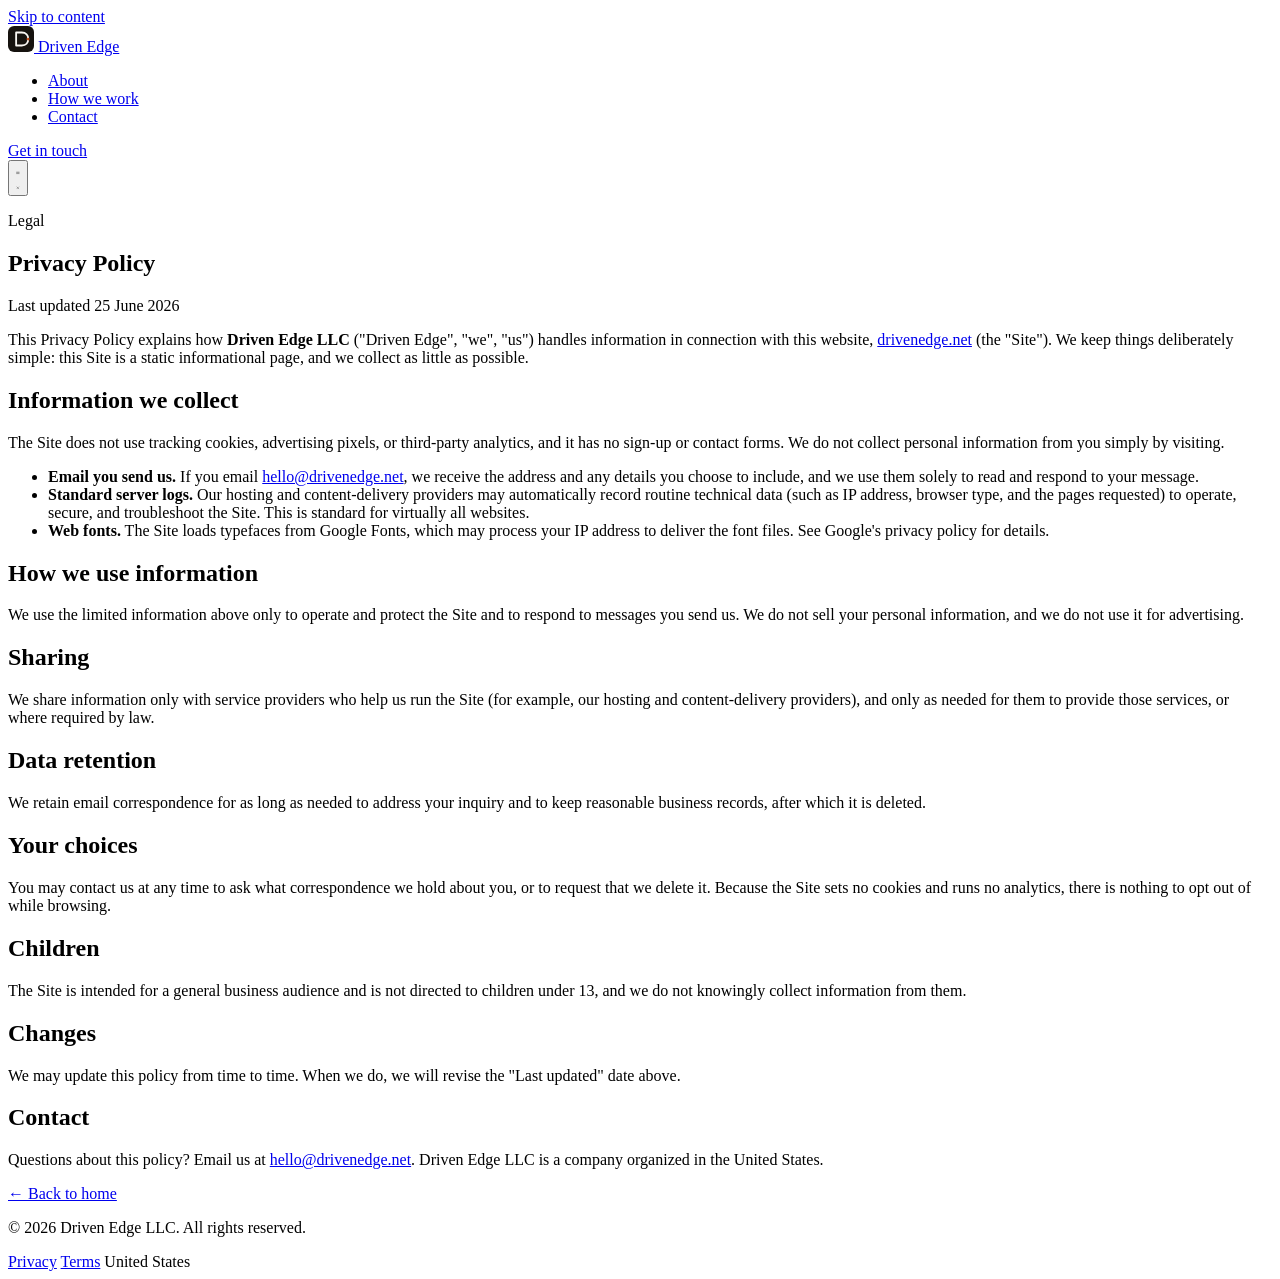
==== site/privacy.html @ f1f35caa "Driven Edge LLC company site — production one-pager A dependency-free static site for drivenedge.net" ====
<!doctype html>
<html lang="en">
<head>
<meta charset="utf-8">
<meta name="viewport" content="width=device-width, initial-scale=1, viewport-fit=cover">

<title>Privacy Policy — Driven Edge LLC</title>
<meta name="description" content="How Driven Edge LLC handles information on drivenedge.net.">
<link rel="canonical" href="https://drivenedge.net/privacy.html">
<meta name="theme-color" content="#16130F">
<meta name="color-scheme" content="light">
<meta name="robots" content="index,follow">

<link rel="icon" href="/favicon.svg" type="image/svg+xml">
<link rel="icon" type="image/png" sizes="32x32" href="/assets/icons/icon-32.png">
<link rel="apple-touch-icon" href="/apple-touch-icon.png">
<link rel="manifest" href="/site.webmanifest">

<link rel="preconnect" href="https://fonts.googleapis.com">
<link rel="preconnect" href="https://fonts.gstatic.com" crossorigin>
<link rel="stylesheet" href="https://fonts.googleapis.com/css2?family=Fraunces:opsz,wght@9..144,400;9..144,500;9..144,600;9..144,700&family=Inter:wght@400;500;600&family=JetBrains+Mono:wght@400;500&display=swap">

<link rel="stylesheet" href="/assets/tokens.css">
<link rel="stylesheet" href="/assets/styles.css">
</head>
<body>

<a class="skip-link" href="#main">Skip to content</a>

<header class="site-header">
  <div class="container">
    <a class="brand" href="/" aria-label="Driven Edge — home">
      <svg class="mark" width="26" height="26" viewBox="0 0 64 64" fill="none" aria-hidden="true">
        <rect width="64" height="64" rx="15" fill="#16130F"/>
        <path d="M20 16 L20 48 L34 48 C44 48 50 41 50 32 C50 23 44 16 34 16 Z" fill="none" stroke="#FAF8F4" stroke-width="4.5" stroke-linejoin="round"/>
        <path d="M44 32 L52 28 L52 36 Z" fill="#C2410C"/>
      </svg>
      <span>Driven Edge</span>
    </a>
    <nav class="primary-nav" id="primary-nav" aria-label="Primary">
      <ul>
        <li><a href="/#about">About</a></li>
        <li><a href="/#principles">How we work</a></li>
        <li><a href="/#contact">Contact</a></li>
      </ul>
      <a class="btn btn--primary" href="mailto:hello@drivenedge.net">Get in touch</a>
    </nav>
    <button class="nav-toggle" id="nav-toggle" aria-label="Open menu" aria-expanded="false" aria-controls="primary-nav">
      <svg class="icon-open" viewBox="0 0 24 24" fill="none" stroke="currentColor" stroke-width="2" stroke-linecap="round" aria-hidden="true"><path d="M4 7h16M4 12h16M4 17h16"/></svg>
      <svg class="icon-close" viewBox="0 0 24 24" fill="none" stroke="currentColor" stroke-width="2" stroke-linecap="round" aria-hidden="true"><path d="M6 6l12 12M18 6L6 18"/></svg>
    </button>
  </div>
</header>

<main id="main">
  <section class="legal-hero">
    <div class="container">
      <p class="eyebrow eyebrow--accent">Legal</p>
      <h1>Privacy Policy</h1>
      <p class="updated">Last updated 25 June 2026</p>
    </div>
  </section>

  <section class="legal-body">
    <div class="container">
      <div class="prose">
        <p>This Privacy Policy explains how <strong>Driven Edge LLC</strong> ("Driven Edge", "we", "us") handles information in connection with this website, <a href="https://drivenedge.net/">drivenedge.net</a> (the "Site"). We keep things deliberately simple: this Site is a static informational page, and we collect as little as possible.</p>

        <h2>Information we collect</h2>
        <p>The Site does not use tracking cookies, advertising pixels, or third-party analytics, and it has no sign-up or contact forms. We do not collect personal information from you simply by visiting.</p>
        <ul>
          <li><strong>Email you send us.</strong> If you email <a href="mailto:hello@drivenedge.net">hello@drivenedge.net</a>, we receive the address and any details you choose to include, and we use them solely to read and respond to your message.</li>
          <li><strong>Standard server logs.</strong> Our hosting and content-delivery providers may automatically record routine technical data (such as IP address, browser type, and the pages requested) to operate, secure, and troubleshoot the Site. This is standard for virtually all websites.</li>
          <li><strong>Web fonts.</strong> The Site loads typefaces from Google Fonts, which may process your IP address to deliver the font files. See Google's privacy policy for details.</li>
        </ul>

        <h2>How we use information</h2>
        <p>We use the limited information above only to operate and protect the Site and to respond to messages you send us. We do not sell your personal information, and we do not use it for advertising.</p>

        <h2>Sharing</h2>
        <p>We share information only with service providers who help us run the Site (for example, our hosting and content-delivery providers), and only as needed for them to provide those services, or where required by law.</p>

        <h2>Data retention</h2>
        <p>We retain email correspondence for as long as needed to address your inquiry and to keep reasonable business records, after which it is deleted.</p>

        <h2>Your choices</h2>
        <p>You may contact us at any time to ask what correspondence we hold about you, or to request that we delete it. Because the Site sets no cookies and runs no analytics, there is nothing to opt out of while browsing.</p>

        <h2>Children</h2>
        <p>The Site is intended for a general business audience and is not directed to children under 13, and we do not knowingly collect information from them.</p>

        <h2>Changes</h2>
        <p>We may update this policy from time to time. When we do, we will revise the "Last updated" date above.</p>

        <h2>Contact</h2>
        <p>Questions about this policy? Email us at <a href="mailto:hello@drivenedge.net">hello@drivenedge.net</a>. Driven Edge LLC is a company organized in the United States.</p>

        <a class="legal-back" href="/">&larr; Back to home</a>
      </div>
    </div>
  </section>
</main>

<footer class="site-footer">
  <div class="container">
    <div class="footer-bottom">
      <p>&copy; <span id="year">2026</span> Driven Edge LLC. All rights reserved.</p>
      <span class="legal">
        <a href="/privacy.html">Privacy</a>
        <a href="/terms.html">Terms</a>
        <span>United States</span>
      </span>
    </div>
  </div>
</footer>

<script src="/assets/main.js" defer></script>
</body>
</html>
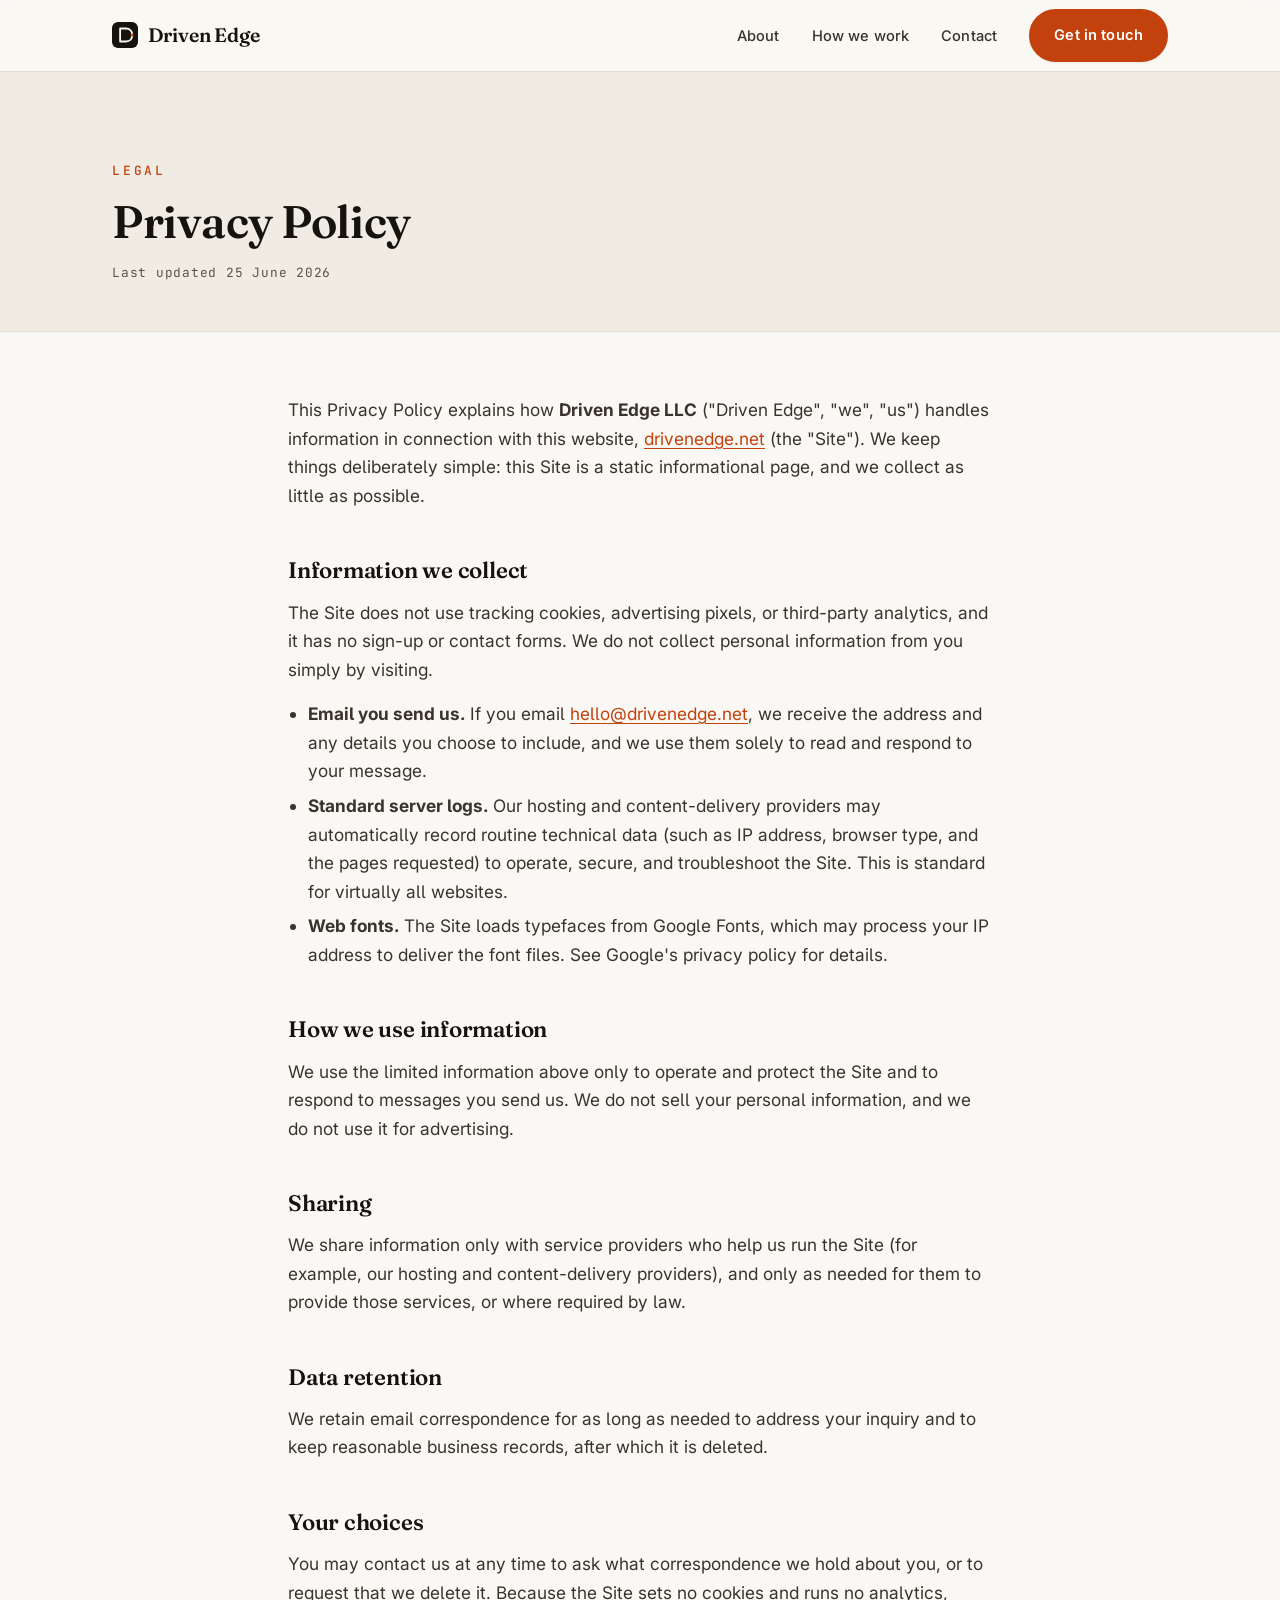
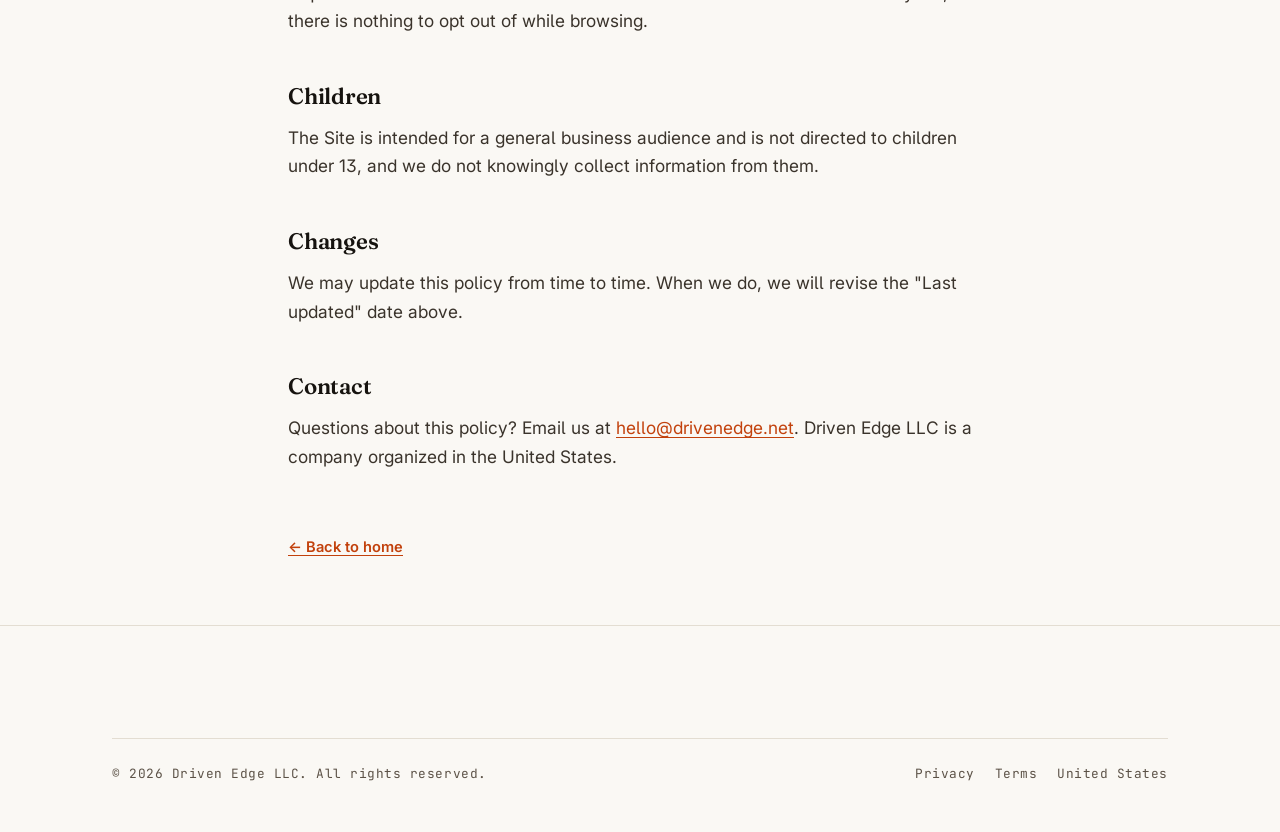
==== commit eefd2a61: "Use relative asset/link paths so the site renders on the github.io project subpath as well as the ap" ====
--- a/site/privacy.html
+++ b/site/privacy.html
@@ -11,17 +11,17 @@
 <meta name="color-scheme" content="light">
 <meta name="robots" content="index,follow">
 
-<link rel="icon" href="/favicon.svg" type="image/svg+xml">
-<link rel="icon" type="image/png" sizes="32x32" href="/assets/icons/icon-32.png">
-<link rel="apple-touch-icon" href="/apple-touch-icon.png">
-<link rel="manifest" href="/site.webmanifest">
+<link rel="icon" href="favicon.svg" type="image/svg+xml">
+<link rel="icon" type="image/png" sizes="32x32" href="assets/icons/icon-32.png">
+<link rel="apple-touch-icon" href="apple-touch-icon.png">
+<link rel="manifest" href="site.webmanifest">
 
 <link rel="preconnect" href="https://fonts.googleapis.com">
 <link rel="preconnect" href="https://fonts.gstatic.com" crossorigin>
 <link rel="stylesheet" href="https://fonts.googleapis.com/css2?family=Fraunces:opsz,wght@9..144,400;9..144,500;9..144,600;9..144,700&family=Inter:wght@400;500;600&family=JetBrains+Mono:wght@400;500&display=swap">
 
-<link rel="stylesheet" href="/assets/tokens.css">
-<link rel="stylesheet" href="/assets/styles.css">
+<link rel="stylesheet" href="assets/tokens.css">
+<link rel="stylesheet" href="assets/styles.css">
 </head>
 <body>
 
@@ -29,7 +29,7 @@
 
 <header class="site-header">
   <div class="container">
-    <a class="brand" href="/" aria-label="Driven Edge — home">
+    <a class="brand" href="index.html" aria-label="Driven Edge — home">
       <svg class="mark" width="26" height="26" viewBox="0 0 64 64" fill="none" aria-hidden="true">
         <rect width="64" height="64" rx="15" fill="#16130F"/>
         <path d="M20 16 L20 48 L34 48 C44 48 50 41 50 32 C50 23 44 16 34 16 Z" fill="none" stroke="#FAF8F4" stroke-width="4.5" stroke-linejoin="round"/>
@@ -39,9 +39,9 @@
     </a>
     <nav class="primary-nav" id="primary-nav" aria-label="Primary">
       <ul>
-        <li><a href="/#about">About</a></li>
-        <li><a href="/#principles">How we work</a></li>
-        <li><a href="/#contact">Contact</a></li>
+        <li><a href="index.html#about">About</a></li>
+        <li><a href="index.html#principles">How we work</a></li>
+        <li><a href="index.html#contact">Contact</a></li>
       </ul>
       <a class="btn btn--primary" href="mailto:hello@drivenedge.net">Get in touch</a>
     </nav>
@@ -95,7 +95,7 @@
         <h2>Contact</h2>
         <p>Questions about this policy? Email us at <a href="mailto:hello@drivenedge.net">hello@drivenedge.net</a>. Driven Edge LLC is a company organized in the United States.</p>
 
-        <a class="legal-back" href="/">&larr; Back to home</a>
+        <a class="legal-back" href="index.html">&larr; Back to home</a>
       </div>
     </div>
   </section>
@@ -106,14 +106,14 @@
     <div class="footer-bottom">
       <p>&copy; <span id="year">2026</span> Driven Edge LLC. All rights reserved.</p>
       <span class="legal">
-        <a href="/privacy.html">Privacy</a>
-        <a href="/terms.html">Terms</a>
+        <a href="privacy.html">Privacy</a>
+        <a href="terms.html">Terms</a>
         <span>United States</span>
       </span>
     </div>
   </div>
 </footer>
 
-<script src="/assets/main.js" defer></script>
+<script src="assets/main.js" defer></script>
 </body>
 </html>
--- a/site/assets/tokens.css
+++ b/site/assets/tokens.css
@@ -0,0 +1,83 @@
+/* =========================================================================
+   DRIVEN EDGE LLC — design tokens (single source of truth)
+   Direction: LIGHT EDITORIAL PREMIUM.
+   Color discipline: ~90% warm-graphite neutrals + warm paper white.
+   The Edge-Amber accent is RATIONED — primary CTAs, links, focus, and the
+   single emphasized word in the hero. Never decorative.
+   Contrast (documented):
+     Ink #16130F on Paper        ≈ 17.9:1 (AAA)
+     Graphite #3A332B on White   ≈ 12.4:1 (AAA)
+     Slate #5C5247 on White      ≈ 7.6:1  (AAA body)
+     White on Edge Amber #C2410C ≈ 5.2:1  (AA)
+     Edge Amber #C2410C on Paper ≈ 4.9:1  (AA — used on >=18px / >=14px bold)
+   ========================================================================= */
+:root{
+  /* warm graphite neutral ramp (hue ~30) */
+  --ink:        #16130F;
+  --graphite:   #3A332B;
+  --slate:      #5C5247;
+  --paper:      #FAF8F4;
+  --mist:       #F0ECE4;
+  --white:      #FFFFFF;
+  --hairline:   #E3DDD2;
+
+  /* single brand accent — the forged edge */
+  --amber:      #C2410C;  /* Edge Amber — deep, the rationed accent          */
+  --amber-glow: #EA7317;  /* Amber Glow — hover/active + highlights on dark  */
+  --amber-wash: #FFF4ED;  /* Amber Wash — faint accent-tinted surfaces       */
+
+  /* semantic aliases — components consume THESE, never raw hex */
+  --bg:            var(--paper);
+  --bg-sunken:     var(--mist);
+  --surface:       var(--white);
+  --surface-dark:  var(--ink);
+  --text-strong:   var(--ink);
+  --text:          var(--graphite);
+  --text-muted:    var(--slate);
+  --text-on-dark:  #F4F0E9;
+  --text-on-dark-muted: #C8C0B4;
+  --border:        var(--hairline);
+  --primary:       var(--amber);
+  --primary-hover: var(--amber-glow);
+  --link:          var(--amber);
+  --focus:         var(--amber);
+
+  /* fluid type scale (clamp — no desktop-only fixed sizes) */
+  --t-eyebrow: clamp(0.72rem, 0.68rem + 0.2vw, 0.8rem);
+  --t-hero:    clamp(2.6rem, 1.6rem + 4.6vw, 5rem);
+  --t-h2:      clamp(1.7rem, 1.2rem + 2.2vw, 2.85rem);
+  --t-h3:      clamp(1.18rem, 1.05rem + 0.6vw, 1.4rem);
+  --t-lead:    clamp(1.12rem, 1.02rem + 0.55vw, 1.4rem);
+  --t-body:    clamp(1rem, 0.97rem + 0.18vw, 1.08rem);
+  --t-small:   clamp(0.85rem, 0.82rem + 0.12vw, 0.92rem);
+
+  /* spacing — 8px base scale */
+  --s1: 0.5rem;
+  --s2: 0.75rem;
+  --s3: 1rem;
+  --s4: 1.5rem;
+  --s5: 2rem;
+  --s6: 3rem;
+  --s7: 4rem;
+  --s8: 6rem;
+  --s9: 9rem;
+
+  /* layout */
+  --container:       72rem;
+  --container-prose: 44rem;
+  --gutter:          clamp(1.25rem, 0.6rem + 3vw, 3rem);
+  --section-y:       clamp(3.5rem, 2rem + 6vw, 7.5rem);
+
+  /* radii */
+  --r-sm: 6px;
+  --r-md: 10px;
+  --r-lg: 16px;
+  --r-pill: 999px;
+
+  /* elevation (subtle, warm-tinted) */
+  --e1: 0 1px 2px rgba(22,19,15,0.05);
+  --e2: 0 6px 24px -8px rgba(22,19,15,0.10), 0 1px 2px rgba(22,19,15,0.05);
+  --e3: 0 24px 60px -20px rgba(22,19,15,0.18), 0 2px 6px rgba(22,19,15,0.06);
+
+  --header-h: 4.5rem;
+}
--- a/site/assets/styles.css
+++ b/site/assets/styles.css
@@ -0,0 +1,602 @@
+/* =========================================================================
+   DRIVEN EDGE LLC — component + layout styles
+   Consumes the semantic tokens in tokens.css. No raw hex in components
+   except documented one-offs. Light editorial premium.
+   ========================================================================= */
+
+/* ---------- reset / base ---------- */
+*,*::before,*::after{ box-sizing:border-box; }
+html{
+  -webkit-text-size-adjust:100%;
+  scroll-behavior:smooth;
+  scroll-padding-top:calc(var(--header-h) + 1rem);
+}
+body{
+  margin:0;
+  background:var(--bg);
+  color:var(--text);
+  font-family:"Inter", system-ui, -apple-system, "Segoe UI", Roboto, sans-serif;
+  font-size:var(--t-body);
+  line-height:1.65;
+  font-feature-settings:"cv05" 1, "ss01" 1;
+  -webkit-font-smoothing:antialiased;
+  text-rendering:optimizeLegibility;
+}
+h1,h2,h3{
+  font-family:"Fraunces", Georgia, "Times New Roman", serif;
+  color:var(--text-strong);
+  font-weight:600;
+  line-height:1.08;
+  letter-spacing:-0.01em;
+  margin:0;
+  text-wrap:balance;
+}
+p{ margin:0; }
+a{ color:var(--link); text-decoration:none; }
+a:hover{ color:var(--primary-hover); }
+img,svg{ display:block; max-width:100%; }
+
+::selection{ background:var(--amber); color:#fff; }
+
+/* ---------- focus visibility ---------- */
+:focus-visible{
+  outline:2.5px solid var(--focus);
+  outline-offset:3px;
+  border-radius:3px;
+}
+a:focus-visible,
+button:focus-visible{ outline-offset:4px; }
+
+/* ---------- skip link ---------- */
+.skip-link{
+  position:absolute;
+  left:var(--s3); top:-100%;
+  z-index:200;
+  background:var(--ink);
+  color:var(--text-on-dark);
+  padding:0.7rem 1.1rem;
+  border-radius:var(--r-sm);
+  font-size:var(--t-small);
+  font-weight:500;
+  transition:top .18s ease;
+}
+.skip-link:focus{ top:var(--s3); color:var(--text-on-dark); }
+
+/* ---------- layout helpers ---------- */
+.container{
+  width:100%;
+  max-width:var(--container);
+  margin-inline:auto;
+  padding-inline:var(--gutter);
+}
+.prose{ max-width:var(--container-prose); }
+.eyebrow{
+  font-family:"JetBrains Mono", ui-monospace, "SF Mono", Menlo, monospace;
+  font-size:var(--t-eyebrow);
+  font-weight:500;
+  letter-spacing:0.22em;
+  text-transform:uppercase;
+  color:var(--text-muted);
+  margin:0;
+}
+.eyebrow--accent{ color:var(--primary); }
+
+/* hairline rule */
+.rule{ height:1px; background:var(--border); border:0; margin:0; }
+
+/* ---------- buttons ---------- */
+.btn{
+  display:inline-flex;
+  align-items:center;
+  gap:0.55rem;
+  font-family:"Inter", system-ui, sans-serif;
+  font-size:var(--t-small);
+  font-weight:600;
+  letter-spacing:0.01em;
+  padding:0.85rem 1.5rem;
+  border-radius:var(--r-pill);
+  border:1px solid transparent;
+  cursor:pointer;
+  transition:background-color .2s ease, color .2s ease, border-color .2s ease, transform .2s ease, box-shadow .2s ease;
+}
+.btn--primary{
+  background:var(--primary);
+  color:#fff;
+  box-shadow:var(--e1);
+}
+.btn--primary:hover{
+  background:var(--primary-hover);
+  color:#fff;
+  transform:translateY(-1px);
+  box-shadow:var(--e2);
+}
+.btn--ghost{
+  background:transparent;
+  color:var(--text-strong);
+  border-color:var(--border);
+}
+.btn--ghost:hover{
+  color:var(--text-strong);
+  border-color:var(--graphite);
+  background:var(--surface);
+}
+.btn .arrow{ transition:transform .2s ease; }
+.btn:hover .arrow{ transform:translateX(3px); }
+
+/* =========================================================================
+   HEADER
+   ========================================================================= */
+.site-header{
+  position:sticky;
+  top:0;
+  z-index:100;
+  height:var(--header-h);
+  display:flex;
+  align-items:center;
+  background:color-mix(in srgb, var(--paper) 86%, transparent);
+  -webkit-backdrop-filter:saturate(180%) blur(12px);
+  backdrop-filter:saturate(180%) blur(12px);
+  border-bottom:1px solid var(--border);
+}
+.site-header .container{
+  display:flex;
+  align-items:center;
+  justify-content:space-between;
+  gap:var(--s4);
+}
+.brand{
+  display:inline-flex;
+  align-items:center;
+  gap:0.6rem;
+  color:var(--text-strong);
+  font-family:"Fraunces", Georgia, serif;
+  font-weight:600;
+  font-size:1.22rem;
+  letter-spacing:-0.01em;
+}
+.brand:hover{ color:var(--text-strong); }
+.brand .mark{ flex:0 0 auto; }
+
+.primary-nav{ display:flex; align-items:center; gap:var(--s5); }
+.primary-nav ul{
+  display:flex;
+  align-items:center;
+  gap:var(--s5);
+  list-style:none;
+  margin:0; padding:0;
+}
+.primary-nav a:not(.btn){
+  color:var(--text);
+  font-size:var(--t-small);
+  font-weight:500;
+  letter-spacing:0.01em;
+  position:relative;
+  padding-block:0.25rem;
+}
+.primary-nav a:not(.btn)::after{
+  content:"";
+  position:absolute;
+  left:0; bottom:-2px;
+  width:100%; height:1px;
+  background:var(--primary);
+  transform:scaleX(0);
+  transform-origin:left;
+  transition:transform .22s ease;
+}
+.primary-nav a:not(.btn):hover{ color:var(--text-strong); }
+.primary-nav a:not(.btn):hover::after{ transform:scaleX(1); }
+
+/* hamburger */
+.nav-toggle{
+  display:none;
+  width:2.75rem; height:2.75rem;
+  align-items:center; justify-content:center;
+  background:transparent;
+  border:1px solid var(--border);
+  border-radius:var(--r-sm);
+  cursor:pointer;
+  color:var(--text-strong);
+}
+.nav-toggle svg{ width:1.25rem; height:1.25rem; }
+.nav-toggle .icon-close{ display:none; }
+.nav-toggle[aria-expanded="true"] .icon-open{ display:none; }
+.nav-toggle[aria-expanded="true"] .icon-close{ display:block; }
+
+/* =========================================================================
+   HERO
+   ========================================================================= */
+.hero{
+  position:relative;
+  padding-block:clamp(4rem, 2rem + 9vw, 9rem) var(--section-y);
+  overflow:hidden;
+}
+.hero::before{
+  /* faint forged-edge warmth, top-right; purely atmospheric */
+  content:"";
+  position:absolute;
+  inset:0;
+  background:
+    radial-gradient(120% 80% at 88% -10%, var(--amber-wash) 0%, transparent 55%),
+    radial-gradient(80% 60% at 100% 0%, rgba(234,115,23,0.06) 0%, transparent 60%);
+  pointer-events:none;
+}
+.hero .container{ position:relative; }
+.hero__eyebrow{
+  display:inline-flex;
+  align-items:center;
+  gap:0.6rem;
+  margin-bottom:var(--s4);
+}
+.hero__eyebrow .pip{
+  width:7px; height:7px;
+  border-radius:50%;
+  background:var(--amber);
+  box-shadow:0 0 0 4px var(--amber-wash);
+}
+.hero h1{
+  font-size:var(--t-hero);
+  font-weight:600;
+  max-width:18ch;
+  margin-bottom:var(--s5);
+}
+.hero h1 .ink{ color:var(--primary); font-style:italic; font-weight:500; }
+.hero__lead{
+  font-size:var(--t-lead);
+  color:var(--text-muted);
+  max-width:52ch;
+  line-height:1.55;
+  margin-bottom:var(--s6);
+}
+.hero__cta{
+  display:flex;
+  flex-wrap:wrap;
+  align-items:center;
+  gap:var(--s3);
+}
+.hero__meta{
+  margin-top:var(--s7);
+  padding-top:var(--s5);
+  border-top:1px solid var(--border);
+  display:flex;
+  flex-wrap:wrap;
+  gap:clamp(1.5rem, 1rem + 3vw, 4rem);
+}
+.hero__meta .meta-item{ max-width:22ch; }
+.hero__meta dt{
+  font-family:"JetBrains Mono", ui-monospace, Menlo, monospace;
+  font-size:var(--t-eyebrow);
+  letter-spacing:0.16em;
+  text-transform:uppercase;
+  color:var(--primary);
+  margin-bottom:0.45rem;
+}
+.hero__meta dd{
+  margin:0;
+  font-size:var(--t-small);
+  color:var(--text-muted);
+  line-height:1.5;
+}
+
+/* =========================================================================
+   SECTION scaffolding
+   ========================================================================= */
+.section{ padding-block:var(--section-y); }
+.section--sunken{ background:var(--bg-sunken); }
+.section__head{ margin-bottom:var(--s7); }
+.section__head .eyebrow{ margin-bottom:var(--s3); }
+.section__head h2{ font-size:var(--t-h2); max-width:20ch; }
+
+/* About */
+.about-grid{
+  display:grid;
+  grid-template-columns:minmax(0,0.85fr) minmax(0,1.15fr);
+  gap:clamp(2rem, 1rem + 5vw, 5.5rem);
+  align-items:start;
+}
+.about-grid .label-col h2{ font-size:var(--t-h2); max-width:14ch; }
+.about-grid .label-col .eyebrow{ margin-bottom:var(--s3); }
+.about-grid .body-col p{
+  font-size:var(--t-lead);
+  color:var(--text);
+  line-height:1.6;
+}
+.about-grid .body-col p + p{ margin-top:var(--s4); }
+.about-grid .body-col .lede::first-letter{
+  font-family:"Fraunces", Georgia, serif;
+  font-weight:600;
+  font-size:3.4em;
+  line-height:0.78;
+  float:left;
+  padding:0.06em 0.12em 0 0;
+  color:var(--primary);
+}
+
+/* About — "Company at a glance" fact panel (rationed amber left-edge) */
+.about-facts{
+  margin-top:var(--s5);
+  background:var(--surface);
+  border:1px solid var(--border);
+  border-left:2px solid var(--amber);
+  border-radius:var(--r-md);
+  padding:var(--s4) var(--s5);
+  box-shadow:var(--e1);
+}
+.about-facts dl{ margin:0; display:grid; gap:var(--s3); }
+.about-facts dl > div{
+  display:grid;
+  gap:0.2rem;
+  padding-bottom:var(--s3);
+  border-bottom:1px solid var(--border);
+}
+.about-facts dl > div:last-child{ padding-bottom:0; border-bottom:0; }
+.about-facts dt{
+  font-family:"JetBrains Mono", ui-monospace, Menlo, monospace;
+  font-size:var(--t-eyebrow);
+  letter-spacing:0.14em;
+  text-transform:uppercase;
+  color:var(--primary);
+}
+.about-facts dd{
+  margin:0;
+  font-size:var(--t-small);
+  color:var(--text);
+  font-weight:500;
+}
+
+/* Principles */
+.principles{
+  display:grid;
+  grid-template-columns:repeat(3, minmax(0,1fr));
+  gap:0;
+  border-top:1px solid var(--border);
+}
+.principle{
+  padding:var(--s6) var(--s5) var(--s5);
+  border-bottom:1px solid var(--border);
+  border-right:1px solid var(--border);
+  position:relative;
+  background:var(--surface);
+  transition:background-color .25s ease;
+}
+.principle:nth-child(3n){ border-right:0; }
+.principle:hover{ background:var(--amber-wash); }
+.principle .num{
+  font-family:"JetBrains Mono", ui-monospace, Menlo, monospace;
+  font-size:var(--t-eyebrow);
+  letter-spacing:0.14em;
+  color:var(--primary);
+  margin-bottom:var(--s4);
+}
+.principle h3{
+  font-size:var(--t-h3);
+  margin-bottom:var(--s2);
+}
+.principle p{
+  color:var(--text-muted);
+  font-size:var(--t-body);
+  line-height:1.6;
+}
+
+/* =========================================================================
+   CONTACT band (dark, calm)
+   ========================================================================= */
+.contact{
+  background:var(--surface-dark);
+  color:var(--text-on-dark);
+  border-radius:var(--r-lg);
+  padding:clamp(2.5rem, 1.5rem + 5vw, 5.5rem) var(--gutter);
+  position:relative;
+  overflow:hidden;
+  box-shadow:var(--e3);
+}
+.contact::before{
+  content:"";
+  position:absolute;
+  inset:0;
+  background:radial-gradient(90% 120% at 100% 0%, rgba(234,115,23,0.16) 0%, transparent 55%);
+  pointer-events:none;
+}
+.contact__inner{ position:relative; max-width:46rem; }
+.contact .eyebrow{ color:var(--amber-glow); margin-bottom:var(--s3); }
+.contact h2{
+  color:var(--white);
+  font-size:var(--t-h2);
+  max-width:18ch;
+  margin-bottom:var(--s4);
+}
+.contact p{
+  color:var(--text-on-dark-muted);
+  font-size:var(--t-lead);
+  line-height:1.55;
+  margin-bottom:var(--s6);
+  max-width:42ch;
+}
+.contact p a{
+  color:var(--amber-glow);
+  text-decoration:underline;
+  text-underline-offset:3px;
+  text-decoration-thickness:1px;
+}
+.contact p a:hover{ color:#fff; }
+.contact__cta{ display:flex; flex-wrap:wrap; gap:var(--s3); align-items:center; }
+.contact__cta .btn--ghost{
+  color:var(--text-on-dark);
+  border-color:rgba(244,240,233,0.28);
+}
+.contact__cta .btn--ghost:hover{
+  color:var(--white);
+  border-color:rgba(244,240,233,0.6);
+  background:rgba(255,255,255,0.04);
+}
+
+/* =========================================================================
+   FOOTER
+   ========================================================================= */
+.site-footer{
+  padding-block:var(--s7) var(--s6);
+  border-top:1px solid var(--border);
+}
+.footer-grid{
+  display:flex;
+  flex-wrap:wrap;
+  justify-content:space-between;
+  align-items:flex-start;
+  gap:var(--s5);
+}
+.footer-brand{ max-width:34ch; }
+.footer-brand .brand{ margin-bottom:var(--s3); }
+.footer-legal{
+  color:var(--text-muted);
+  font-size:var(--t-small);
+  line-height:1.6;
+}
+.footer-legal strong{ color:var(--text); font-weight:600; }
+.footer-legal a{
+  color:var(--primary);
+  font-weight:500;
+  text-underline-offset:3px;
+}
+.footer-legal a:hover{ text-decoration:underline; color:var(--primary-hover); }
+.footer-nav ul{
+  list-style:none;
+  margin:0; padding:0;
+  display:flex;
+  flex-direction:column;
+  gap:var(--s2);
+}
+.footer-nav a{
+  color:var(--text);
+  font-size:var(--t-small);
+  font-weight:500;
+}
+.footer-nav a:hover{ color:var(--primary); }
+.footer-bottom{
+  margin-top:var(--s6);
+  padding-top:var(--s4);
+  border-top:1px solid var(--border);
+  display:flex;
+  flex-wrap:wrap;
+  justify-content:space-between;
+  gap:var(--s3);
+  align-items:center;
+}
+.footer-bottom p,
+.footer-bottom .legal{
+  font-family:"JetBrains Mono", ui-monospace, Menlo, monospace;
+  font-size:var(--t-eyebrow);
+  letter-spacing:0.04em;
+  color:var(--text-muted);
+}
+.footer-bottom .legal{ display:flex; gap:1.25rem; flex-wrap:wrap; }
+.footer-bottom .legal a{ color:var(--text-muted); }
+.footer-bottom .legal a:hover{ color:var(--primary); }
+
+/* =========================================================================
+   LEGAL PAGES (privacy / terms)
+   ========================================================================= */
+.legal-hero{
+  padding-block:clamp(3rem, 2rem + 5vw, 5.5rem) var(--s6);
+  border-bottom:1px solid var(--border);
+  background:var(--bg-sunken);
+}
+.legal-hero h1{ font-size:var(--t-h2); max-width:20ch; margin-top:var(--s3); }
+.legal-hero .updated{
+  margin-top:var(--s3);
+  font-family:"JetBrains Mono", ui-monospace, Menlo, monospace;
+  font-size:var(--t-eyebrow);
+  letter-spacing:0.06em;
+  color:var(--text-muted);
+}
+.legal-body{ padding-block:var(--s7); }
+.legal-body .prose{ margin-inline:auto; }
+.legal-body h2{
+  font-size:var(--t-h3);
+  margin-top:var(--s6);
+  margin-bottom:var(--s3);
+}
+.legal-body h2:first-child{ margin-top:0; }
+.legal-body p{ margin-bottom:var(--s3); color:var(--text); }
+.legal-body ul{ margin:0 0 var(--s3); padding-left:1.25rem; color:var(--text); }
+.legal-body li{ margin-bottom:0.4rem; }
+.legal-body a{ text-underline-offset:3px; text-decoration:underline; }
+.legal-back{
+  display:inline-flex; align-items:center; gap:0.5rem;
+  margin-top:var(--s6);
+  font-size:var(--t-small); font-weight:600;
+}
+
+/* =========================================================================
+   REVEAL animation (subtle, ~420ms)
+   Gated behind html.js so content is fully visible WITHOUT JavaScript
+   (no-JS users, crawlers, reviewers) — the hide-then-reveal only applies
+   once the inline head script adds the `js` class.
+   ========================================================================= */
+html.js [data-reveal]{
+  opacity:0;
+  transform:translateY(12px);
+  transition:opacity .42s ease, transform .42s ease;
+}
+html.js [data-reveal].is-in{
+  opacity:1;
+  transform:none;
+}
+
+/* =========================================================================
+   RESPONSIVE
+   ========================================================================= */
+@media (max-width:880px){
+  .about-grid{ grid-template-columns:1fr; gap:var(--s5); }
+  .principles{ grid-template-columns:1fr; border-top:1px solid var(--border); }
+  .principle{ border-right:0; }
+}
+
+@media (max-width:720px){
+  .nav-toggle{ display:inline-flex; }
+
+  .primary-nav{
+    position:fixed;
+    inset:var(--header-h) 0 auto 0;
+    visibility:hidden;            /* drops links out of tab order when closed */
+    opacity:0;
+    transform:translateY(-8px);
+    flex-direction:column;
+    align-items:stretch;
+    gap:0;
+    background:var(--paper);
+    border-bottom:1px solid var(--border);
+    box-shadow:var(--e2);
+    padding:var(--s3) var(--gutter) var(--s5);
+    transition:opacity .2s ease, transform .2s ease, visibility .2s;
+  }
+  .primary-nav.is-open{ visibility:visible; opacity:1; transform:none; }
+  .primary-nav ul{
+    flex-direction:column;
+    align-items:stretch;
+    gap:0;
+    width:100%;
+  }
+  .primary-nav li{ border-bottom:1px solid var(--border); }
+  .primary-nav a:not(.btn){
+    display:block;
+    padding:var(--s3) 0;
+    font-size:1.05rem;
+  }
+  .primary-nav a:not(.btn)::after{ display:none; }
+  .primary-nav .btn{ margin-top:var(--s4); justify-content:center; width:100%; }
+
+  .footer-grid{ flex-direction:column; }
+}
+
+/* =========================================================================
+   REDUCED MOTION — neutralize all motion, force-reveal content
+   ========================================================================= */
+@media (prefers-reduced-motion: reduce){
+  html{ scroll-behavior:auto; }
+  *,*::before,*::after{
+    animation-duration:0.001ms !important;
+    animation-iteration-count:1 !important;
+    transition-duration:0.001ms !important;
+    scroll-behavior:auto !important;
+  }
+  [data-reveal]{ opacity:1 !important; transform:none !important; }
+}
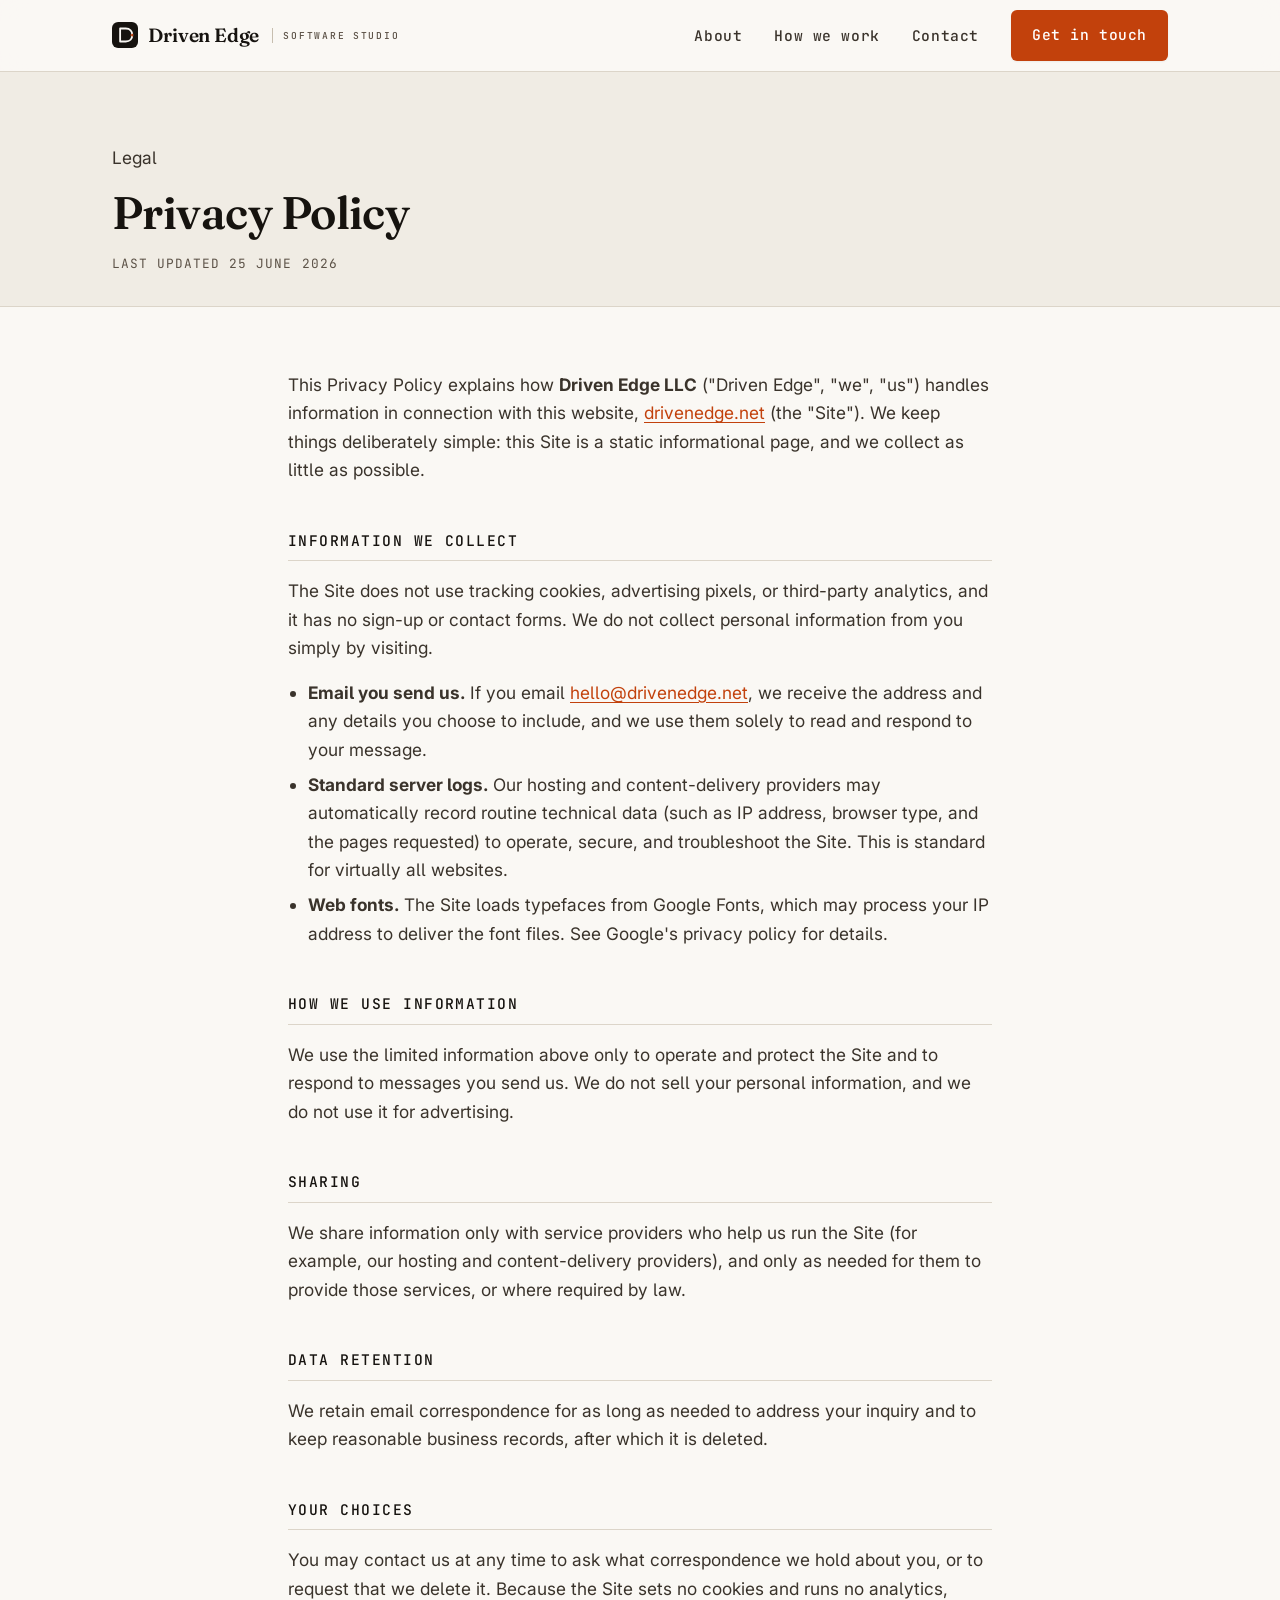
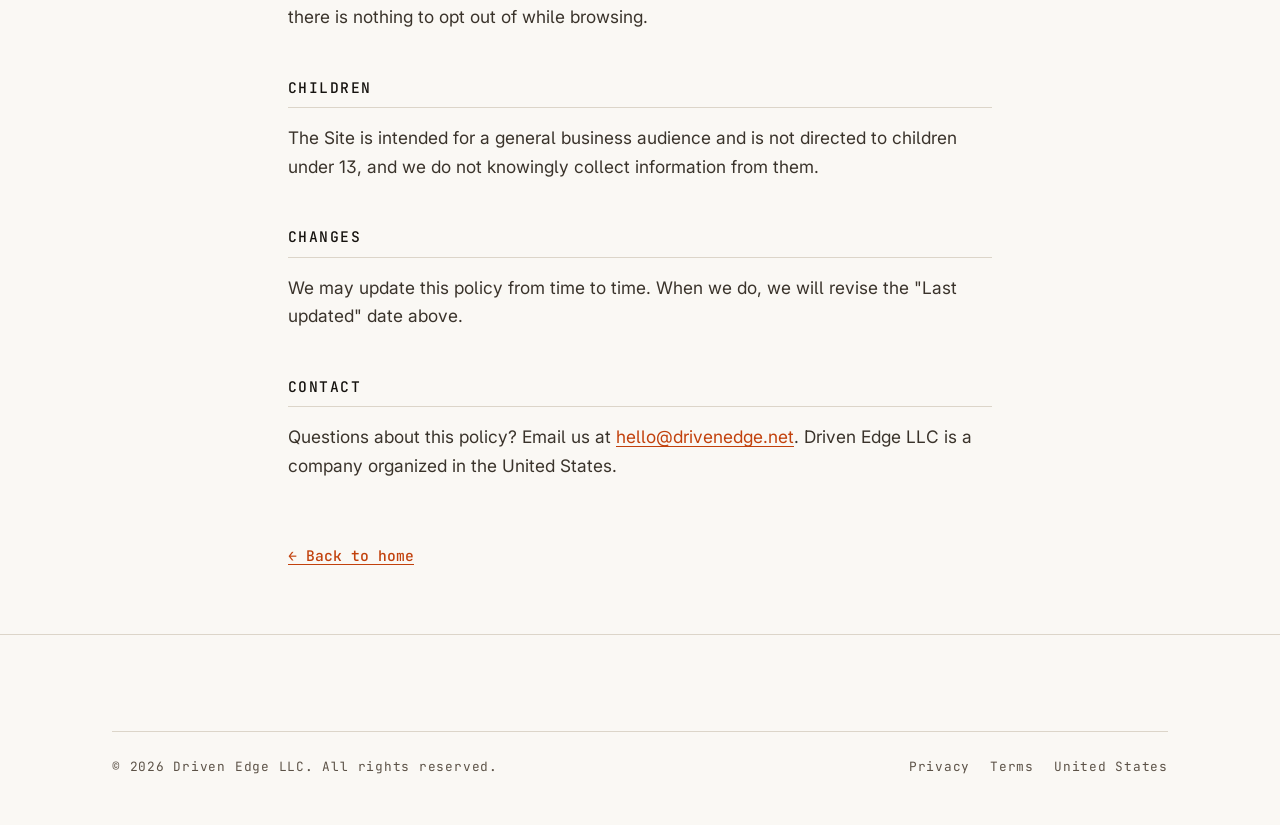
==== commit 37bde21b: "Redesign: "Precision Instrument" direction + sharper copy Distinctive spec-sheet / instrument identi" ====
--- a/site/privacy.html
+++ b/site/privacy.html
@@ -36,6 +36,7 @@
         <path d="M44 32 L52 28 L52 36 Z" fill="#C2410C"/>
       </svg>
       <span>Driven Edge</span>
+      <span class="brand__tag" aria-hidden="true">Software Studio</span>
     </a>
     <nav class="primary-nav" id="primary-nav" aria-label="Primary">
       <ul>
--- a/site/assets/tokens.css
+++ b/site/assets/tokens.css
@@ -80,4 +80,10 @@
   --e3: 0 24px 60px -20px rgba(22,19,15,0.18), 0 2px 6px rgba(22,19,15,0.06);
 
   --header-h: 4.5rem;
+
+  /* instrument / spec-sheet system */
+  --rule:        #DCD5C9;   /* structural hairline grid (slightly stronger than --hairline) */
+  --rule-strong: #C7BEAF;
+  --reticle:     var(--amber);
+  --tick:        9px;       /* corner registration-mark arm length */
 }
--- a/site/assets/styles.css
+++ b/site/assets/styles.css
@@ -1,7 +1,13 @@
 /* =========================================================================
-   DRIVEN EDGE LLC — component + layout styles
-   Consumes the semantic tokens in tokens.css. No raw hex in components
-   except documented one-offs. Light editorial premium.
+   DRIVEN EDGE LLC — "Precision Instrument" component + layout styles
+   Consumes the semantic tokens in tokens.css.
+
+   System: a spec-sheet / instrument panel. Monospace carries the chrome
+   (labels, indices, nav, footer, datasheets); Fraunces serif is the warm
+   anchor for headlines; Inter for reading prose. Structure is drawn with
+   hairline rules, a measurement ruler, numbered sections, and amber
+   registration-mark "reticle" corners on panels — the signature device.
+   Amber stays rationed: reticles, links, primary action, section indices.
    ========================================================================= */
 
 /* ---------- reset / base ---------- */
@@ -26,8 +32,8 @@
   font-family:"Fraunces", Georgia, "Times New Roman", serif;
   color:var(--text-strong);
   font-weight:600;
-  line-height:1.08;
-  letter-spacing:-0.01em;
+  line-height:1.06;
+  letter-spacing:-0.012em;
   margin:0;
   text-wrap:balance;
 }
@@ -35,14 +41,18 @@
 a{ color:var(--link); text-decoration:none; }
 a:hover{ color:var(--primary-hover); }
 img,svg{ display:block; max-width:100%; }
-
 ::selection{ background:var(--amber); color:#fff; }
+
+/* mono helper */
+.mono{
+  font-family:"JetBrains Mono", ui-monospace, "SF Mono", Menlo, monospace;
+}
 
 /* ---------- focus visibility ---------- */
 :focus-visible{
-  outline:2.5px solid var(--focus);
+  outline:2px solid var(--focus);
   outline-offset:3px;
-  border-radius:3px;
+  border-radius:2px;
 }
 a:focus-visible,
 button:focus-visible{ outline-offset:4px; }
@@ -56,6 +66,7 @@
   color:var(--text-on-dark);
   padding:0.7rem 1.1rem;
   border-radius:var(--r-sm);
+  font-family:"JetBrains Mono", ui-monospace, Menlo, monospace;
   font-size:var(--t-small);
   font-weight:500;
   transition:top .18s ease;
@@ -70,34 +81,64 @@
   padding-inline:var(--gutter);
 }
 .prose{ max-width:var(--container-prose); }
-.eyebrow{
-  font-family:"JetBrains Mono", ui-monospace, "SF Mono", Menlo, monospace;
-  font-size:var(--t-eyebrow);
-  font-weight:500;
-  letter-spacing:0.22em;
-  text-transform:uppercase;
-  color:var(--text-muted);
-  margin:0;
-}
-.eyebrow--accent{ color:var(--primary); }
-
-/* hairline rule */
-.rule{ height:1px; background:var(--border); border:0; margin:0; }
-
-/* ---------- buttons ---------- */
+
+/* mono kicker / index label  — e.g. "01 / OVERVIEW" */
+.kicker{
+  display:inline-flex;
+  align-items:center;
+  gap:0.6rem;
+  font-family:"JetBrains Mono", ui-monospace, Menlo, monospace;
+  font-size:var(--t-eyebrow);
+  font-weight:500;
+  letter-spacing:0.2em;
+  text-transform:uppercase;
+  color:var(--text-muted);
+}
+.kicker .idx{ color:var(--primary); }
+.kicker .pip{
+  width:6px; height:6px; border-radius:50%;
+  background:var(--amber);
+  box-shadow:0 0 0 3px var(--amber-wash);
+}
+
+/* signature device — amber registration-mark corners on panels */
+.tick{ position:relative; }
+.tick::before,
+.tick::after{
+  content:"";
+  position:absolute;
+  width:var(--tick); height:var(--tick);
+  border-color:var(--reticle);
+  border-style:solid;
+  pointer-events:none;
+}
+.tick::before{ top:-1px; left:-1px; border-width:1px 0 0 1px; }
+.tick::after{ bottom:-1px; right:-1px; border-width:0 1px 1px 0; }
+
+/* measurement ruler — full-width hairline with regular ticks */
+.ruler{
+  height:13px;
+  border-bottom:1px solid var(--rule);
+  background-image:repeating-linear-gradient(90deg, var(--rule) 0 1px, transparent 1px 28px);
+  background-repeat:repeat-x;
+  background-position:left bottom;
+  background-size:28px 6px;
+}
+
+/* ---------- buttons (squared, mono, spec-style) ---------- */
 .btn{
   display:inline-flex;
   align-items:center;
-  gap:0.55rem;
-  font-family:"Inter", system-ui, sans-serif;
-  font-size:var(--t-small);
-  font-weight:600;
-  letter-spacing:0.01em;
-  padding:0.85rem 1.5rem;
-  border-radius:var(--r-pill);
+  gap:0.6rem;
+  font-family:"JetBrains Mono", ui-monospace, Menlo, monospace;
+  font-size:var(--t-small);
+  font-weight:500;
+  letter-spacing:0.04em;
+  padding:0.8rem 1.25rem;
+  border-radius:var(--r-sm);
   border:1px solid transparent;
   cursor:pointer;
-  transition:background-color .2s ease, color .2s ease, border-color .2s ease, transform .2s ease, box-shadow .2s ease;
+  transition:background-color .18s ease, color .18s ease, border-color .18s ease, transform .18s ease, box-shadow .18s ease;
 }
 .btn--primary{
   background:var(--primary);
@@ -113,18 +154,18 @@
 .btn--ghost{
   background:transparent;
   color:var(--text-strong);
-  border-color:var(--border);
+  border-color:var(--rule-strong);
 }
 .btn--ghost:hover{
   color:var(--text-strong);
   border-color:var(--graphite);
   background:var(--surface);
 }
-.btn .arrow{ transition:transform .2s ease; }
+.btn .arrow{ transition:transform .18s ease; }
 .btn:hover .arrow{ transform:translateX(3px); }
 
 /* =========================================================================
-   HEADER
+   MASTHEAD (header)
    ========================================================================= */
 .site-header{
   position:sticky;
@@ -133,10 +174,10 @@
   height:var(--header-h);
   display:flex;
   align-items:center;
-  background:color-mix(in srgb, var(--paper) 86%, transparent);
+  background:color-mix(in srgb, var(--paper) 88%, transparent);
   -webkit-backdrop-filter:saturate(180%) blur(12px);
   backdrop-filter:saturate(180%) blur(12px);
-  border-bottom:1px solid var(--border);
+  border-bottom:1px solid var(--rule);
 }
 .site-header .container{
   display:flex;
@@ -147,15 +188,26 @@
 .brand{
   display:inline-flex;
   align-items:center;
-  gap:0.6rem;
+  gap:0.65rem;
   color:var(--text-strong);
   font-family:"Fraunces", Georgia, serif;
   font-weight:600;
-  font-size:1.22rem;
+  font-size:1.2rem;
   letter-spacing:-0.01em;
 }
 .brand:hover{ color:var(--text-strong); }
 .brand .mark{ flex:0 0 auto; }
+.brand__tag{
+  font-family:"JetBrains Mono", ui-monospace, Menlo, monospace;
+  font-size:0.6rem;
+  font-weight:500;
+  letter-spacing:0.18em;
+  text-transform:uppercase;
+  color:var(--text-muted);
+  padding-left:0.65rem;
+  margin-left:0.15rem;
+  border-left:1px solid var(--rule-strong);
+}
 
 .primary-nav{ display:flex; align-items:center; gap:var(--s5); }
 .primary-nav ul{
@@ -166,10 +218,11 @@
   margin:0; padding:0;
 }
 .primary-nav a:not(.btn){
+  font-family:"JetBrains Mono", ui-monospace, Menlo, monospace;
   color:var(--text);
   font-size:var(--t-small);
   font-weight:500;
-  letter-spacing:0.01em;
+  letter-spacing:0.04em;
   position:relative;
   padding-block:0.25rem;
 }
@@ -192,7 +245,7 @@
   width:2.75rem; height:2.75rem;
   align-items:center; justify-content:center;
   background:transparent;
-  border:1px solid var(--border);
+  border:1px solid var(--rule-strong);
   border-radius:var(--r-sm);
   cursor:pointer;
   color:var(--text-strong);
@@ -205,236 +258,241 @@
 /* =========================================================================
    HERO
    ========================================================================= */
-.hero{
-  position:relative;
-  padding-block:clamp(4rem, 2rem + 9vw, 9rem) var(--section-y);
-  overflow:hidden;
-}
-.hero::before{
-  /* faint forged-edge warmth, top-right; purely atmospheric */
-  content:"";
-  position:absolute;
-  inset:0;
-  background:
-    radial-gradient(120% 80% at 88% -10%, var(--amber-wash) 0%, transparent 55%),
-    radial-gradient(80% 60% at 100% 0%, rgba(234,115,23,0.06) 0%, transparent 60%);
-  pointer-events:none;
-}
-.hero .container{ position:relative; }
-.hero__eyebrow{
-  display:inline-flex;
-  align-items:center;
-  gap:0.6rem;
-  margin-bottom:var(--s4);
-}
-.hero__eyebrow .pip{
-  width:7px; height:7px;
-  border-radius:50%;
-  background:var(--amber);
-  box-shadow:0 0 0 4px var(--amber-wash);
+.hero{ position:relative; }
+.hero__top{
+  /* the masthead ruler strip + coordinates */
+  display:flex;
+  align-items:flex-end;
+  justify-content:space-between;
+}
+.hero__coord{
+  font-family:"JetBrains Mono", ui-monospace, Menlo, monospace;
+  font-size:var(--t-eyebrow);
+  letter-spacing:0.12em;
+  text-transform:uppercase;
+  color:var(--text-muted);
+  white-space:nowrap;
+  padding-bottom:0.1rem;
+}
+.hero__body{
+  padding-block:clamp(3rem, 1.5rem + 7vw, 7rem) var(--section-y);
 }
 .hero h1{
   font-size:var(--t-hero);
   font-weight:600;
-  max-width:18ch;
-  margin-bottom:var(--s5);
+  max-width:16ch;
+  margin:var(--s4) 0 var(--s4);
 }
 .hero h1 .ink{ color:var(--primary); font-style:italic; font-weight:500; }
+.hero__readout{
+  font-family:"JetBrains Mono", ui-monospace, Menlo, monospace;
+  font-size:var(--t-small);
+  letter-spacing:0.02em;
+  color:var(--text-muted);
+  margin-bottom:var(--s4);
+}
 .hero__lead{
   font-size:var(--t-lead);
-  color:var(--text-muted);
-  max-width:52ch;
+  color:var(--text);
+  max-width:54ch;
   line-height:1.55;
   margin-bottom:var(--s6);
 }
-.hero__cta{
+.hero__cta{ display:flex; flex-wrap:wrap; align-items:center; gap:var(--s3); }
+
+/* =========================================================================
+   DATASHEET — bordered key/value spec grid
+   ========================================================================= */
+.datasheet{
+  margin:var(--s7) 0 0;
+  border:1px solid var(--rule);
+  border-radius:var(--r-sm);
+  display:grid;
+  grid-template-columns:repeat(4, minmax(0,1fr));
+  background:var(--surface);
+}
+.datasheet > div{
+  padding:var(--s4) var(--s4) var(--s5);
+  border-right:1px solid var(--rule);
+}
+.datasheet > div:last-child{ border-right:0; }
+.datasheet dt{
+  font-family:"JetBrains Mono", ui-monospace, Menlo, monospace;
+  font-size:var(--t-eyebrow);
+  letter-spacing:0.14em;
+  text-transform:uppercase;
+  color:var(--primary);
+  margin-bottom:0.55rem;
+}
+.datasheet dd{
+  margin:0;
+  font-size:var(--t-small);
+  color:var(--text);
+  line-height:1.5;
+}
+
+/* =========================================================================
+   SECTION scaffolding — numbered spec sections
+   ========================================================================= */
+.section{
+  padding-block:var(--section-y);
+  border-top:1px solid var(--rule);
+}
+.section__bar{
   display:flex;
-  flex-wrap:wrap;
-  align-items:center;
-  gap:var(--s3);
-}
-.hero__meta{
-  margin-top:var(--s7);
-  padding-top:var(--s5);
-  border-top:1px solid var(--border);
-  display:flex;
-  flex-wrap:wrap;
-  gap:clamp(1.5rem, 1rem + 3vw, 4rem);
-}
-.hero__meta .meta-item{ max-width:22ch; }
-.hero__meta dt{
-  font-family:"JetBrains Mono", ui-monospace, Menlo, monospace;
-  font-size:var(--t-eyebrow);
-  letter-spacing:0.16em;
-  text-transform:uppercase;
+  align-items:baseline;
+  gap:var(--s4);
+  padding-bottom:var(--s4);
+  margin-bottom:var(--s6);
+  border-bottom:1px solid var(--rule);
+}
+.section__no{
+  font-family:"JetBrains Mono", ui-monospace, Menlo, monospace;
+  font-size:clamp(1.6rem, 1.1rem + 1.6vw, 2.4rem);
+  font-weight:500;
   color:var(--primary);
-  margin-bottom:0.45rem;
-}
-.hero__meta dd{
-  margin:0;
-  font-size:var(--t-small);
-  color:var(--text-muted);
-  line-height:1.5;
-}
-
-/* =========================================================================
-   SECTION scaffolding
-   ========================================================================= */
-.section{ padding-block:var(--section-y); }
-.section--sunken{ background:var(--bg-sunken); }
-.section__head{ margin-bottom:var(--s7); }
-.section__head .eyebrow{ margin-bottom:var(--s3); }
-.section__head h2{ font-size:var(--t-h2); max-width:20ch; }
+  line-height:1;
+  letter-spacing:0.02em;
+}
+.section__label{
+  font-family:"JetBrains Mono", ui-monospace, Menlo, monospace;
+  font-size:var(--t-small);
+  font-weight:500;
+  letter-spacing:0.2em;
+  text-transform:uppercase;
+  color:var(--text-strong);
+}
+.section__meta{
+  margin-left:auto;
+  font-family:"JetBrains Mono", ui-monospace, Menlo, monospace;
+  font-size:var(--t-eyebrow);
+  letter-spacing:0.12em;
+  text-transform:uppercase;
+  color:var(--text-muted);
+}
 
 /* About */
 .about-grid{
   display:grid;
-  grid-template-columns:minmax(0,0.85fr) minmax(0,1.15fr);
-  gap:clamp(2rem, 1rem + 5vw, 5.5rem);
+  grid-template-columns:minmax(0,1.2fr) minmax(0,1fr);
+  gap:clamp(2rem, 1rem + 5vw, 5rem);
   align-items:start;
 }
-.about-grid .label-col h2{ font-size:var(--t-h2); max-width:14ch; }
-.about-grid .label-col .eyebrow{ margin-bottom:var(--s3); }
-.about-grid .body-col p{
-  font-size:var(--t-lead);
-  color:var(--text);
-  line-height:1.6;
-}
+.about-grid h2{ font-size:var(--t-h2); max-width:18ch; margin-bottom:var(--s4); }
+.about-grid .body-col p{ font-size:var(--t-lead); color:var(--text); line-height:1.6; }
 .about-grid .body-col p + p{ margin-top:var(--s4); }
-.about-grid .body-col .lede::first-letter{
-  font-family:"Fraunces", Georgia, serif;
-  font-weight:600;
-  font-size:3.4em;
-  line-height:0.78;
-  float:left;
-  padding:0.06em 0.12em 0 0;
+
+/* spec panel — "company at a glance" datasheet column */
+.spec-panel{
+  border:1px solid var(--rule);
+  border-radius:var(--r-sm);
+  background:var(--surface);
+  padding:var(--s5);
+}
+.spec-panel .spec-panel__cap{
+  display:flex; align-items:center; justify-content:space-between;
+  font-family:"JetBrains Mono", ui-monospace, Menlo, monospace;
+  font-size:var(--t-eyebrow);
+  letter-spacing:0.16em;
+  text-transform:uppercase;
+  color:var(--text-muted);
+  padding-bottom:var(--s3);
+  margin-bottom:var(--s3);
+  border-bottom:1px solid var(--rule);
+}
+.spec-panel dl{ margin:0; display:grid; }
+.spec-panel dl > div{
+  display:grid;
+  grid-template-columns:minmax(0,9rem) minmax(0,1fr);
+  gap:var(--s3);
+  padding:var(--s3) 0;
+  border-bottom:1px solid var(--rule);
+}
+.spec-panel dl > div:last-child{ padding-bottom:0; border-bottom:0; }
+.spec-panel dt{
+  font-family:"JetBrains Mono", ui-monospace, Menlo, monospace;
+  font-size:var(--t-eyebrow);
+  letter-spacing:0.1em;
+  text-transform:uppercase;
   color:var(--primary);
 }
-
-/* About — "Company at a glance" fact panel (rationed amber left-edge) */
-.about-facts{
-  margin-top:var(--s5);
-  background:var(--surface);
-  border:1px solid var(--border);
-  border-left:2px solid var(--amber);
-  border-radius:var(--r-md);
-  padding:var(--s4) var(--s5);
-  box-shadow:var(--e1);
-}
-.about-facts dl{ margin:0; display:grid; gap:var(--s3); }
-.about-facts dl > div{
-  display:grid;
-  gap:0.2rem;
-  padding-bottom:var(--s3);
-  border-bottom:1px solid var(--border);
-}
-.about-facts dl > div:last-child{ padding-bottom:0; border-bottom:0; }
-.about-facts dt{
-  font-family:"JetBrains Mono", ui-monospace, Menlo, monospace;
-  font-size:var(--t-eyebrow);
-  letter-spacing:0.14em;
-  text-transform:uppercase;
-  color:var(--primary);
-}
-.about-facts dd{
-  margin:0;
-  font-size:var(--t-small);
-  color:var(--text);
-  font-weight:500;
-}
-
-/* Principles */
-.principles{
+.spec-panel dd{ margin:0; font-size:var(--t-small); color:var(--text); font-weight:500; }
+
+/* =========================================================================
+   PRINCIPLES — spec cells in a hairline grid
+   ========================================================================= */
+.grid-3{
   display:grid;
   grid-template-columns:repeat(3, minmax(0,1fr));
-  gap:0;
-  border-top:1px solid var(--border);
-}
-.principle{
-  padding:var(--s6) var(--s5) var(--s5);
-  border-bottom:1px solid var(--border);
-  border-right:1px solid var(--border);
+  border:1px solid var(--rule);
+  border-radius:var(--r-sm);
+  overflow:hidden;
+  background:var(--surface);
+}
+.cell{
+  padding:var(--s5);
+  border-right:1px solid var(--rule);
   position:relative;
-  background:var(--surface);
-  transition:background-color .25s ease;
-}
-.principle:nth-child(3n){ border-right:0; }
-.principle:hover{ background:var(--amber-wash); }
-.principle .num{
+  transition:background-color .22s ease;
+}
+.cell:last-child{ border-right:0; }
+.cell:hover{ background:var(--amber-wash); }
+.cell .idx{
   font-family:"JetBrains Mono", ui-monospace, Menlo, monospace;
   font-size:var(--t-eyebrow);
   letter-spacing:0.14em;
   color:var(--primary);
   margin-bottom:var(--s4);
 }
-.principle h3{
-  font-size:var(--t-h3);
-  margin-bottom:var(--s2);
-}
-.principle p{
-  color:var(--text-muted);
-  font-size:var(--t-body);
-  line-height:1.6;
-}
-
-/* =========================================================================
-   CONTACT band (dark, calm)
+.cell h3{ font-size:var(--t-h3); margin-bottom:var(--s2); max-width:18ch; }
+.cell p{ color:var(--text-muted); font-size:var(--t-body); line-height:1.6; }
+
+/* =========================================================================
+   CONTACT — dark instrument panel
    ========================================================================= */
 .contact{
   background:var(--surface-dark);
   color:var(--text-on-dark);
-  border-radius:var(--r-lg);
-  padding:clamp(2.5rem, 1.5rem + 5vw, 5.5rem) var(--gutter);
+  border-radius:var(--r-sm);
+  padding:clamp(2.25rem, 1.5rem + 4vw, 4.5rem);
   position:relative;
   overflow:hidden;
   box-shadow:var(--e3);
+  /* faint instrument grid on the dark panel */
+  background-image:
+    repeating-linear-gradient(90deg, rgba(244,240,233,0.04) 0 1px, transparent 1px 64px),
+    repeating-linear-gradient(0deg, rgba(244,240,233,0.04) 0 1px, transparent 1px 64px);
 }
 .contact::before{
   content:"";
   position:absolute;
   inset:0;
-  background:radial-gradient(90% 120% at 100% 0%, rgba(234,115,23,0.16) 0%, transparent 55%);
+  background:radial-gradient(85% 120% at 100% 0%, rgba(234,115,23,0.18) 0%, transparent 55%);
   pointer-events:none;
 }
 .contact__inner{ position:relative; max-width:46rem; }
-.contact .eyebrow{ color:var(--amber-glow); margin-bottom:var(--s3); }
-.contact h2{
-  color:var(--white);
-  font-size:var(--t-h2);
-  max-width:18ch;
-  margin-bottom:var(--s4);
-}
-.contact p{
-  color:var(--text-on-dark-muted);
+.contact .kicker{ color:var(--amber-glow); margin-bottom:var(--s4); }
+.contact .kicker .idx{ color:var(--amber-glow); }
+.contact h2{ color:var(--white); font-size:var(--t-h2); max-width:18ch; margin-bottom:var(--s4); }
+.contact__readout{
+  font-family:"JetBrains Mono", ui-monospace, Menlo, monospace;
   font-size:var(--t-lead);
-  line-height:1.55;
-  margin-bottom:var(--s6);
-  max-width:42ch;
-}
-.contact p a{
-  color:var(--amber-glow);
-  text-decoration:underline;
-  text-underline-offset:3px;
-  text-decoration-thickness:1px;
-}
-.contact p a:hover{ color:#fff; }
+  color:var(--text-on-dark);
+  margin-bottom:var(--s2);
+}
+.contact__readout a{ color:var(--amber-glow); text-underline-offset:3px; }
+.contact__readout a:hover{ color:#fff; text-decoration:underline; }
+.contact p.note{ color:var(--text-on-dark-muted); font-size:var(--t-small); margin-bottom:var(--s6); max-width:44ch; }
 .contact__cta{ display:flex; flex-wrap:wrap; gap:var(--s3); align-items:center; }
-.contact__cta .btn--ghost{
-  color:var(--text-on-dark);
-  border-color:rgba(244,240,233,0.28);
-}
-.contact__cta .btn--ghost:hover{
-  color:var(--white);
-  border-color:rgba(244,240,233,0.6);
-  background:rgba(255,255,255,0.04);
-}
-
-/* =========================================================================
-   FOOTER
+.contact__cta .btn--ghost{ color:var(--text-on-dark); border-color:rgba(244,240,233,0.3); }
+.contact__cta .btn--ghost:hover{ color:var(--white); border-color:rgba(244,240,233,0.6); background:rgba(255,255,255,0.04); }
+
+/* =========================================================================
+   FOOTER — structured spec footer
    ========================================================================= */
 .site-footer{
-  padding-block:var(--s7) var(--s6);
-  border-top:1px solid var(--border);
+  padding-block:var(--s6) var(--s6);
+  border-top:1px solid var(--rule);
 }
 .footer-grid{
   display:flex;
@@ -443,37 +501,33 @@
   align-items:flex-start;
   gap:var(--s5);
 }
-.footer-brand{ max-width:34ch; }
+.footer-brand{ max-width:36ch; }
 .footer-brand .brand{ margin-bottom:var(--s3); }
 .footer-legal{
-  color:var(--text-muted);
-  font-size:var(--t-small);
-  line-height:1.6;
+  font-family:"JetBrains Mono", ui-monospace, Menlo, monospace;
+  color:var(--text-muted);
+  font-size:var(--t-small);
+  line-height:1.7;
 }
 .footer-legal strong{ color:var(--text); font-weight:600; }
-.footer-legal a{
-  color:var(--primary);
-  font-weight:500;
-  text-underline-offset:3px;
-}
+.footer-legal a{ color:var(--primary); font-weight:500; text-underline-offset:3px; }
 .footer-legal a:hover{ text-decoration:underline; color:var(--primary-hover); }
 .footer-nav ul{
-  list-style:none;
-  margin:0; padding:0;
-  display:flex;
-  flex-direction:column;
-  gap:var(--s2);
+  list-style:none; margin:0; padding:0;
+  display:flex; flex-direction:column; gap:var(--s2);
 }
 .footer-nav a{
+  font-family:"JetBrains Mono", ui-monospace, Menlo, monospace;
   color:var(--text);
   font-size:var(--t-small);
   font-weight:500;
+  letter-spacing:0.03em;
 }
 .footer-nav a:hover{ color:var(--primary); }
 .footer-bottom{
   margin-top:var(--s6);
   padding-top:var(--s4);
-  border-top:1px solid var(--border);
+  border-top:1px solid var(--rule);
   display:flex;
   flex-wrap:wrap;
   justify-content:space-between;
@@ -484,7 +538,7 @@
 .footer-bottom .legal{
   font-family:"JetBrains Mono", ui-monospace, Menlo, monospace;
   font-size:var(--t-eyebrow);
-  letter-spacing:0.04em;
+  letter-spacing:0.06em;
   color:var(--text-muted);
 }
 .footer-bottom .legal{ display:flex; gap:1.25rem; flex-wrap:wrap; }
@@ -495,24 +549,32 @@
    LEGAL PAGES (privacy / terms)
    ========================================================================= */
 .legal-hero{
-  padding-block:clamp(3rem, 2rem + 5vw, 5.5rem) var(--s6);
-  border-bottom:1px solid var(--border);
+  padding-block:clamp(2.5rem, 1.5rem + 4vw, 4.5rem) var(--s5);
+  border-bottom:1px solid var(--rule);
   background:var(--bg-sunken);
 }
-.legal-hero h1{ font-size:var(--t-h2); max-width:20ch; margin-top:var(--s3); }
+.legal-hero h1{ font-size:var(--t-h2); max-width:22ch; margin-top:var(--s3); }
 .legal-hero .updated{
   margin-top:var(--s3);
   font-family:"JetBrains Mono", ui-monospace, Menlo, monospace;
   font-size:var(--t-eyebrow);
-  letter-spacing:0.06em;
+  letter-spacing:0.08em;
+  text-transform:uppercase;
   color:var(--text-muted);
 }
 .legal-body{ padding-block:var(--s7); }
 .legal-body .prose{ margin-inline:auto; }
 .legal-body h2{
-  font-size:var(--t-h3);
+  font-family:"JetBrains Mono", ui-monospace, Menlo, monospace;
+  font-size:var(--t-small);
+  font-weight:500;
+  letter-spacing:0.1em;
+  text-transform:uppercase;
+  color:var(--text-strong);
   margin-top:var(--s6);
   margin-bottom:var(--s3);
+  padding-bottom:var(--s2);
+  border-bottom:1px solid var(--rule);
 }
 .legal-body h2:first-child{ margin-top:0; }
 .legal-body p{ margin-bottom:var(--s3); color:var(--text); }
@@ -522,73 +584,71 @@
 .legal-back{
   display:inline-flex; align-items:center; gap:0.5rem;
   margin-top:var(--s6);
-  font-size:var(--t-small); font-weight:600;
-}
-
-/* =========================================================================
-   REVEAL animation (subtle, ~420ms)
-   Gated behind html.js so content is fully visible WITHOUT JavaScript
-   (no-JS users, crawlers, reviewers) — the hide-then-reveal only applies
-   once the inline head script adds the `js` class.
+  font-family:"JetBrains Mono", ui-monospace, Menlo, monospace;
+  font-size:var(--t-small); font-weight:500;
+}
+
+/* =========================================================================
+   REVEAL animation — gated behind html.js (content visible without JS)
    ========================================================================= */
 html.js [data-reveal]{
   opacity:0;
-  transform:translateY(12px);
+  transform:translateY(10px);
   transition:opacity .42s ease, transform .42s ease;
 }
-html.js [data-reveal].is-in{
-  opacity:1;
-  transform:none;
-}
+html.js [data-reveal].is-in{ opacity:1; transform:none; }
 
 /* =========================================================================
    RESPONSIVE
    ========================================================================= */
-@media (max-width:880px){
+@media (max-width:900px){
+  .datasheet{ grid-template-columns:repeat(2, minmax(0,1fr)); }
+  .datasheet > div:nth-child(2){ border-right:0; }
+  .datasheet > div:nth-child(1),
+  .datasheet > div:nth-child(2){ border-bottom:1px solid var(--rule); }
   .about-grid{ grid-template-columns:1fr; gap:var(--s5); }
-  .principles{ grid-template-columns:1fr; border-top:1px solid var(--border); }
-  .principle{ border-right:0; }
+  .grid-3{ grid-template-columns:1fr; }
+  .cell{ border-right:0; border-bottom:1px solid var(--rule); }
+  .cell:last-child{ border-bottom:0; }
 }
 
 @media (max-width:720px){
+  .hero__coord{ display:none; }
   .nav-toggle{ display:inline-flex; }
-
   .primary-nav{
     position:fixed;
     inset:var(--header-h) 0 auto 0;
-    visibility:hidden;            /* drops links out of tab order when closed */
+    visibility:hidden;
     opacity:0;
     transform:translateY(-8px);
     flex-direction:column;
     align-items:stretch;
     gap:0;
     background:var(--paper);
-    border-bottom:1px solid var(--border);
+    border-bottom:1px solid var(--rule);
     box-shadow:var(--e2);
     padding:var(--s3) var(--gutter) var(--s5);
     transition:opacity .2s ease, transform .2s ease, visibility .2s;
   }
   .primary-nav.is-open{ visibility:visible; opacity:1; transform:none; }
-  .primary-nav ul{
-    flex-direction:column;
-    align-items:stretch;
-    gap:0;
-    width:100%;
-  }
-  .primary-nav li{ border-bottom:1px solid var(--border); }
-  .primary-nav a:not(.btn){
-    display:block;
-    padding:var(--s3) 0;
-    font-size:1.05rem;
-  }
+  .primary-nav ul{ flex-direction:column; align-items:stretch; gap:0; width:100%; }
+  .primary-nav li{ border-bottom:1px solid var(--rule); }
+  .primary-nav a:not(.btn){ display:block; padding:var(--s3) 0; font-size:1rem; }
   .primary-nav a:not(.btn)::after{ display:none; }
   .primary-nav .btn{ margin-top:var(--s4); justify-content:center; width:100%; }
-
+  .section__meta{ display:none; }
   .footer-grid{ flex-direction:column; }
 }
 
-/* =========================================================================
-   REDUCED MOTION — neutralize all motion, force-reveal content
+@media (max-width:460px){
+  .datasheet{ grid-template-columns:1fr; }
+  .datasheet > div{ border-right:0; border-bottom:1px solid var(--rule); }
+  .datasheet > div:last-child{ border-bottom:0; }
+  .spec-panel dl > div{ grid-template-columns:1fr; gap:0.3rem; }
+}
+
+/* =========================================================================
+   REDUCED MOTION
    ========================================================================= */
 @media (prefers-reduced-motion: reduce){
   html{ scroll-behavior:auto; }
@@ -598,5 +658,5 @@
     transition-duration:0.001ms !important;
     scroll-behavior:auto !important;
   }
-  [data-reveal]{ opacity:1 !important; transform:none !important; }
-}
+  html.js [data-reveal]{ opacity:1 !important; transform:none !important; }
+}
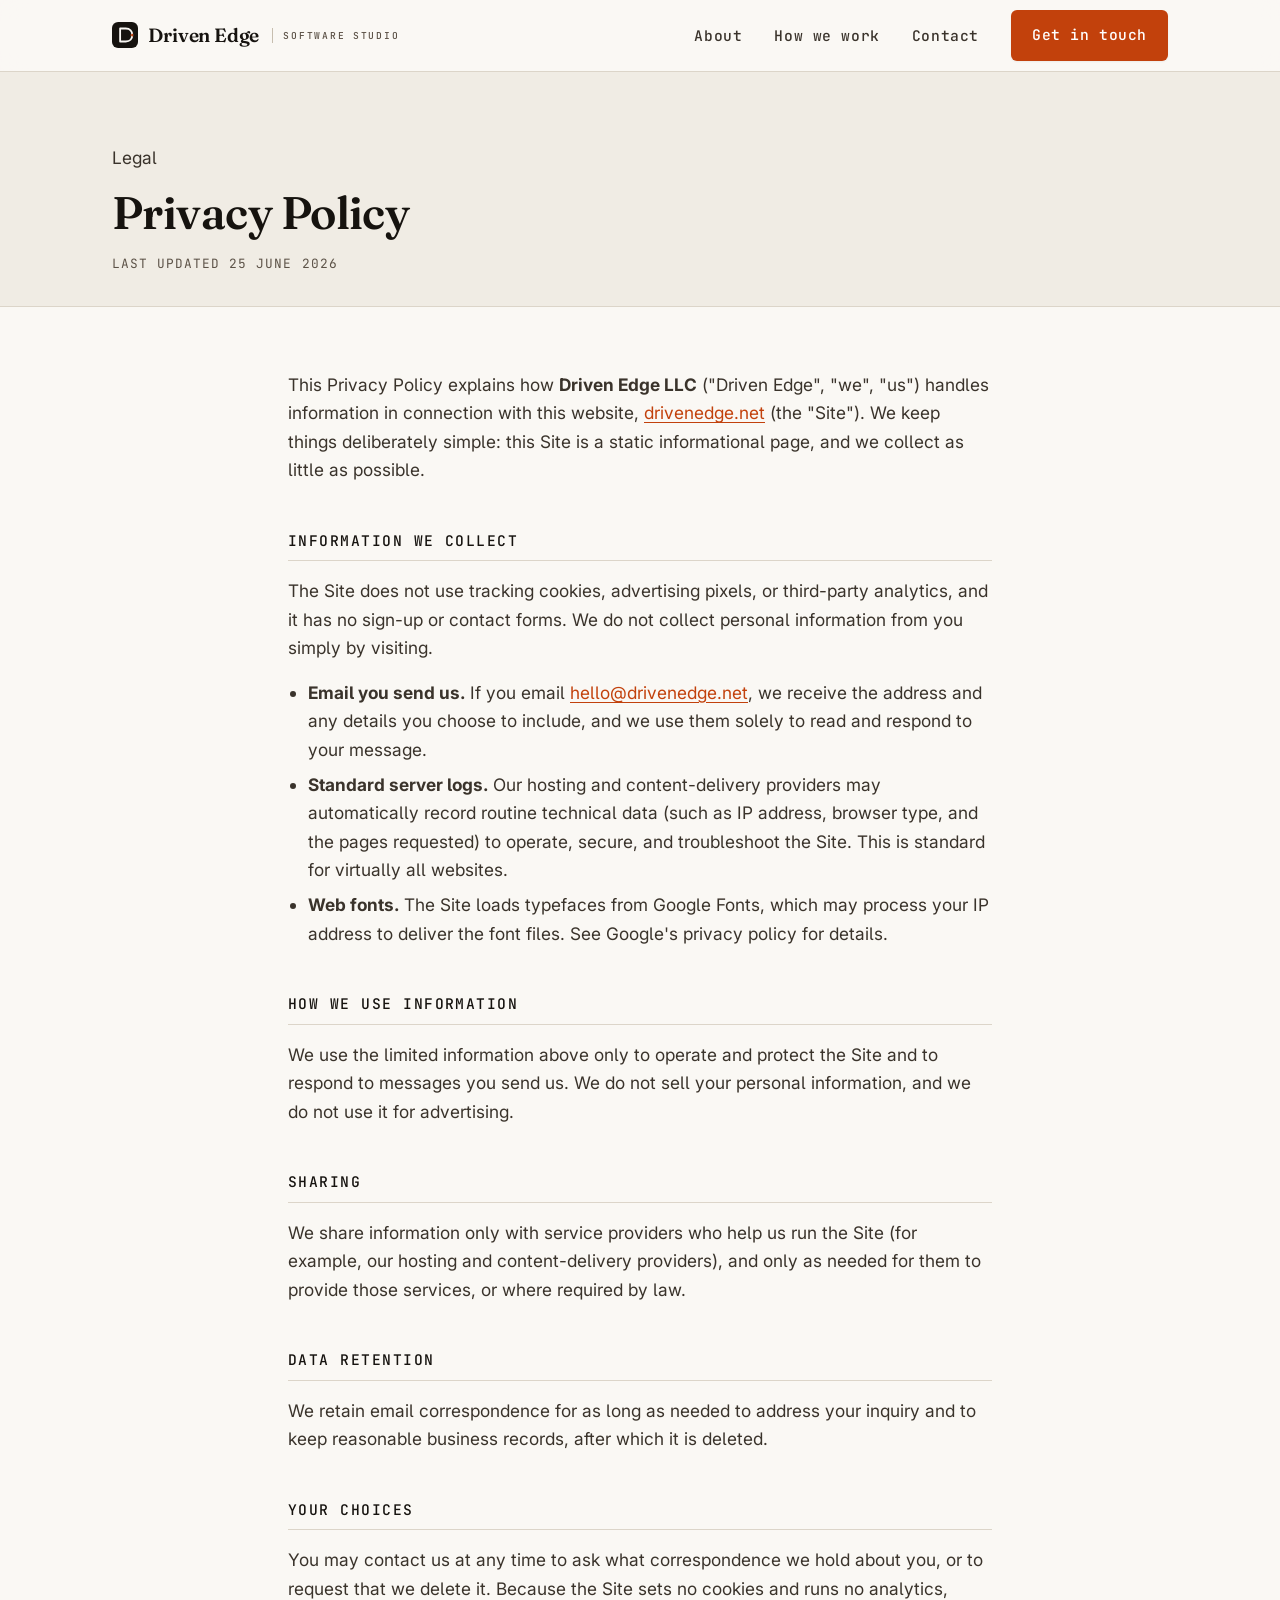
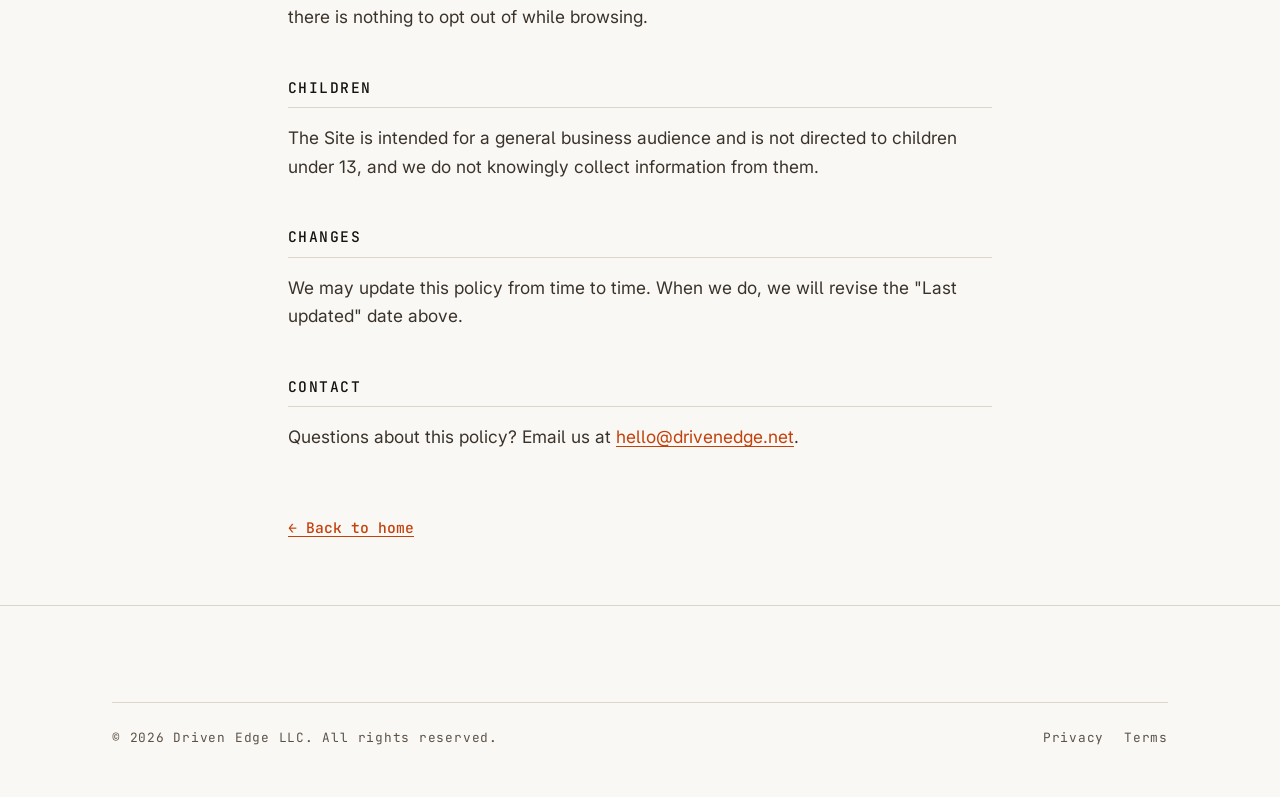
==== commit cdefec6f: "Remove location/jurisdiction/size language; add depth (POV + capabilities) Per owner: strip anything" ====
--- a/site/privacy.html
+++ b/site/privacy.html
@@ -94,7 +94,7 @@
         <p>We may update this policy from time to time. When we do, we will revise the "Last updated" date above.</p>
 
         <h2>Contact</h2>
-        <p>Questions about this policy? Email us at <a href="mailto:hello@drivenedge.net">hello@drivenedge.net</a>. Driven Edge LLC is a company organized in the United States.</p>
+        <p>Questions about this policy? Email us at <a href="mailto:hello@drivenedge.net">hello@drivenedge.net</a>.</p>
 
         <a class="legal-back" href="index.html">&larr; Back to home</a>
       </div>
@@ -109,7 +109,6 @@
       <span class="legal">
         <a href="privacy.html">Privacy</a>
         <a href="terms.html">Terms</a>
-        <span>United States</span>
       </span>
     </div>
   </div>
--- a/site/assets/styles.css
+++ b/site/assets/styles.css
@@ -660,3 +660,152 @@
   }
   html.js [data-reveal]{ opacity:1 !important; transform:none !important; }
 }
+
+/* =========================================================================
+   CINEMATIC HERO — full-bleed graphite+amber image with instrument chrome
+   overlaid on the left. White headline; the datasheet becomes a dark-glass
+   instrument readout. The signature reticle frames the whole viewport.
+   ========================================================================= */
+.hero--cinematic{
+  position:relative;
+  isolation:isolate;
+  background:var(--ink);
+  color:var(--text-on-dark);
+  overflow:hidden;
+  min-height:clamp(34rem, 82vh, 46rem);
+  display:flex;
+  align-items:center;
+  border-bottom:1px solid var(--rule);
+}
+.hero--cinematic .hero__bg{
+  position:absolute; inset:0; z-index:0;
+  width:100%; height:100%;
+  object-fit:cover;
+  object-position:72% 50%;        /* keep the glowing edge toward the right */
+}
+.hero--cinematic .hero__scrim{
+  position:absolute; inset:0; z-index:1;
+  pointer-events:none;
+  background:
+    linear-gradient(90deg, rgba(14,11,8,0.94) 0%, rgba(14,11,8,0.82) 30%, rgba(14,11,8,0.45) 58%, rgba(14,11,8,0.12) 82%, rgba(14,11,8,0.05) 100%),
+    linear-gradient(0deg, rgba(14,11,8,0.55) 0%, rgba(14,11,8,0) 42%);
+}
+.hero--cinematic .hero__content{ position:relative; z-index:2; width:100%; }
+.hero--cinematic .hero__body{ padding-block:clamp(2.5rem,1.5rem+5vw,4.5rem) clamp(2rem,1rem+4vw,3.5rem); }
+
+/* signature reticle framing the hero viewport (amber, larger arms) */
+.hero--cinematic .hero__frame{ position:absolute; inset:0; z-index:2; pointer-events:none; }
+.hero--cinematic .hero__frame::before,
+.hero--cinematic .hero__frame::after{
+  content:""; position:absolute;
+  width:26px; height:26px;
+  border-color:var(--amber-glow); border-style:solid;
+}
+.hero--cinematic .hero__frame::before{ top:var(--s4); left:var(--s4); border-width:1.5px 0 0 1.5px; }
+.hero--cinematic .hero__frame::after{ bottom:var(--s4); right:var(--s4); border-width:0 1.5px 1.5px 0; }
+
+/* on-dark recolor of the instrument chrome */
+.hero--cinematic .hero__coord{ color:var(--text-on-dark-muted); }
+.hero--cinematic .ruler{
+  border-bottom-color:rgba(244,240,233,0.28);
+  background-image:repeating-linear-gradient(90deg, rgba(244,240,233,0.28) 0 1px, transparent 1px 28px);
+}
+.hero--cinematic .kicker{ color:var(--text-on-dark-muted); }
+.hero--cinematic .kicker .idx{ color:var(--amber-glow); }
+.hero--cinematic .kicker .pip{ box-shadow:0 0 0 3px rgba(234,115,23,0.22); }
+.hero--cinematic h1{ color:#FBF7F0; }
+.hero--cinematic h1 .ink{ color:var(--amber-glow); }
+.hero--cinematic .hero__readout{ color:var(--text-on-dark-muted); }
+.hero--cinematic .hero__lead{ color:#E7E1D7; }
+.hero--cinematic .btn--ghost{ color:var(--text-on-dark); border-color:rgba(244,240,233,0.32); }
+.hero--cinematic .btn--ghost:hover{ color:#fff; border-color:rgba(244,240,233,0.62); background:rgba(255,255,255,0.05); }
+
+/* datasheet as a dark-glass instrument readout */
+.hero--cinematic .datasheet{
+  background:rgba(18,15,11,0.5);
+  -webkit-backdrop-filter:blur(7px); backdrop-filter:blur(7px);
+  border-color:rgba(244,240,233,0.16);
+  box-shadow:0 12px 40px -16px rgba(0,0,0,0.6);
+}
+.hero--cinematic .datasheet > div{ border-right-color:rgba(244,240,233,0.16); }
+.hero--cinematic .datasheet dt{ color:var(--amber-glow); }
+.hero--cinematic .datasheet dd{ color:#E7E1D7; }
+
+@media (max-width:900px){
+  .hero--cinematic .datasheet > div:nth-child(1),
+  .hero--cinematic .datasheet > div:nth-child(2){ border-bottom-color:rgba(244,240,233,0.16); }
+}
+@media (max-width:720px){
+  .hero--cinematic{ min-height:0; }
+  .hero--cinematic .hero__bg{ object-position:68% 50%; }
+  .hero--cinematic .hero__scrim{
+    background:
+      linear-gradient(90deg, rgba(14,11,8,0.92) 0%, rgba(14,11,8,0.78) 55%, rgba(14,11,8,0.5) 100%),
+      linear-gradient(0deg, rgba(14,11,8,0.7) 0%, rgba(14,11,8,0.1) 50%);
+  }
+  .hero--cinematic .hero__frame::before{ top:var(--s3); left:var(--s3); }
+  .hero--cinematic .hero__frame::after{ bottom:var(--s3); right:var(--s3); }
+}
+
+/* =========================================================================
+   POINT-OF-VIEW band — a confident belief statement
+   ========================================================================= */
+.pov{
+  padding-block:var(--section-y);
+  border-top:1px solid var(--rule);
+  background:var(--bg-sunken);
+}
+.pov__inner{ max-width:54rem; }
+.pov .kicker{ margin-bottom:var(--s4); }
+.pov__statement{
+  font-family:"Fraunces", Georgia, serif;
+  font-weight:500;
+  font-size:clamp(1.6rem, 1.1rem + 2.2vw, 2.65rem);
+  line-height:1.18;
+  letter-spacing:-0.012em;
+  color:var(--text-strong);
+  text-wrap:balance;
+}
+.pov__statement .ink{ color:var(--primary); font-style:italic; }
+.pov__sub{
+  margin-top:var(--s5);
+  max-width:46ch;
+  font-size:var(--t-lead);
+  color:var(--text-muted);
+  line-height:1.6;
+}
+
+/* =========================================================================
+   CAPABILITIES — responsive hairline grid of capability cells
+   ========================================================================= */
+.cap-intro{
+  max-width:52ch;
+  margin-bottom:var(--s6);
+  font-size:var(--t-lead);
+  color:var(--text);
+  line-height:1.6;
+}
+.cap-grid{
+  display:grid;
+  grid-template-columns:repeat(auto-fill, minmax(min(100%, 18rem), 1fr));
+  gap:1px;
+  background:var(--rule);
+  border:1px solid var(--rule);
+  border-radius:var(--r-sm);
+  overflow:hidden;
+}
+.cap{
+  background:var(--surface);
+  padding:var(--s5);
+  transition:background-color .22s ease;
+}
+.cap:hover{ background:var(--amber-wash); }
+.cap .idx{
+  font-family:"JetBrains Mono", ui-monospace, Menlo, monospace;
+  font-size:var(--t-eyebrow);
+  letter-spacing:0.14em;
+  color:var(--primary);
+  margin-bottom:var(--s4);
+}
+.cap h3{ font-size:var(--t-h3); margin-bottom:var(--s2); max-width:20ch; }
+.cap p{ color:var(--text-muted); font-size:var(--t-body); line-height:1.6; }
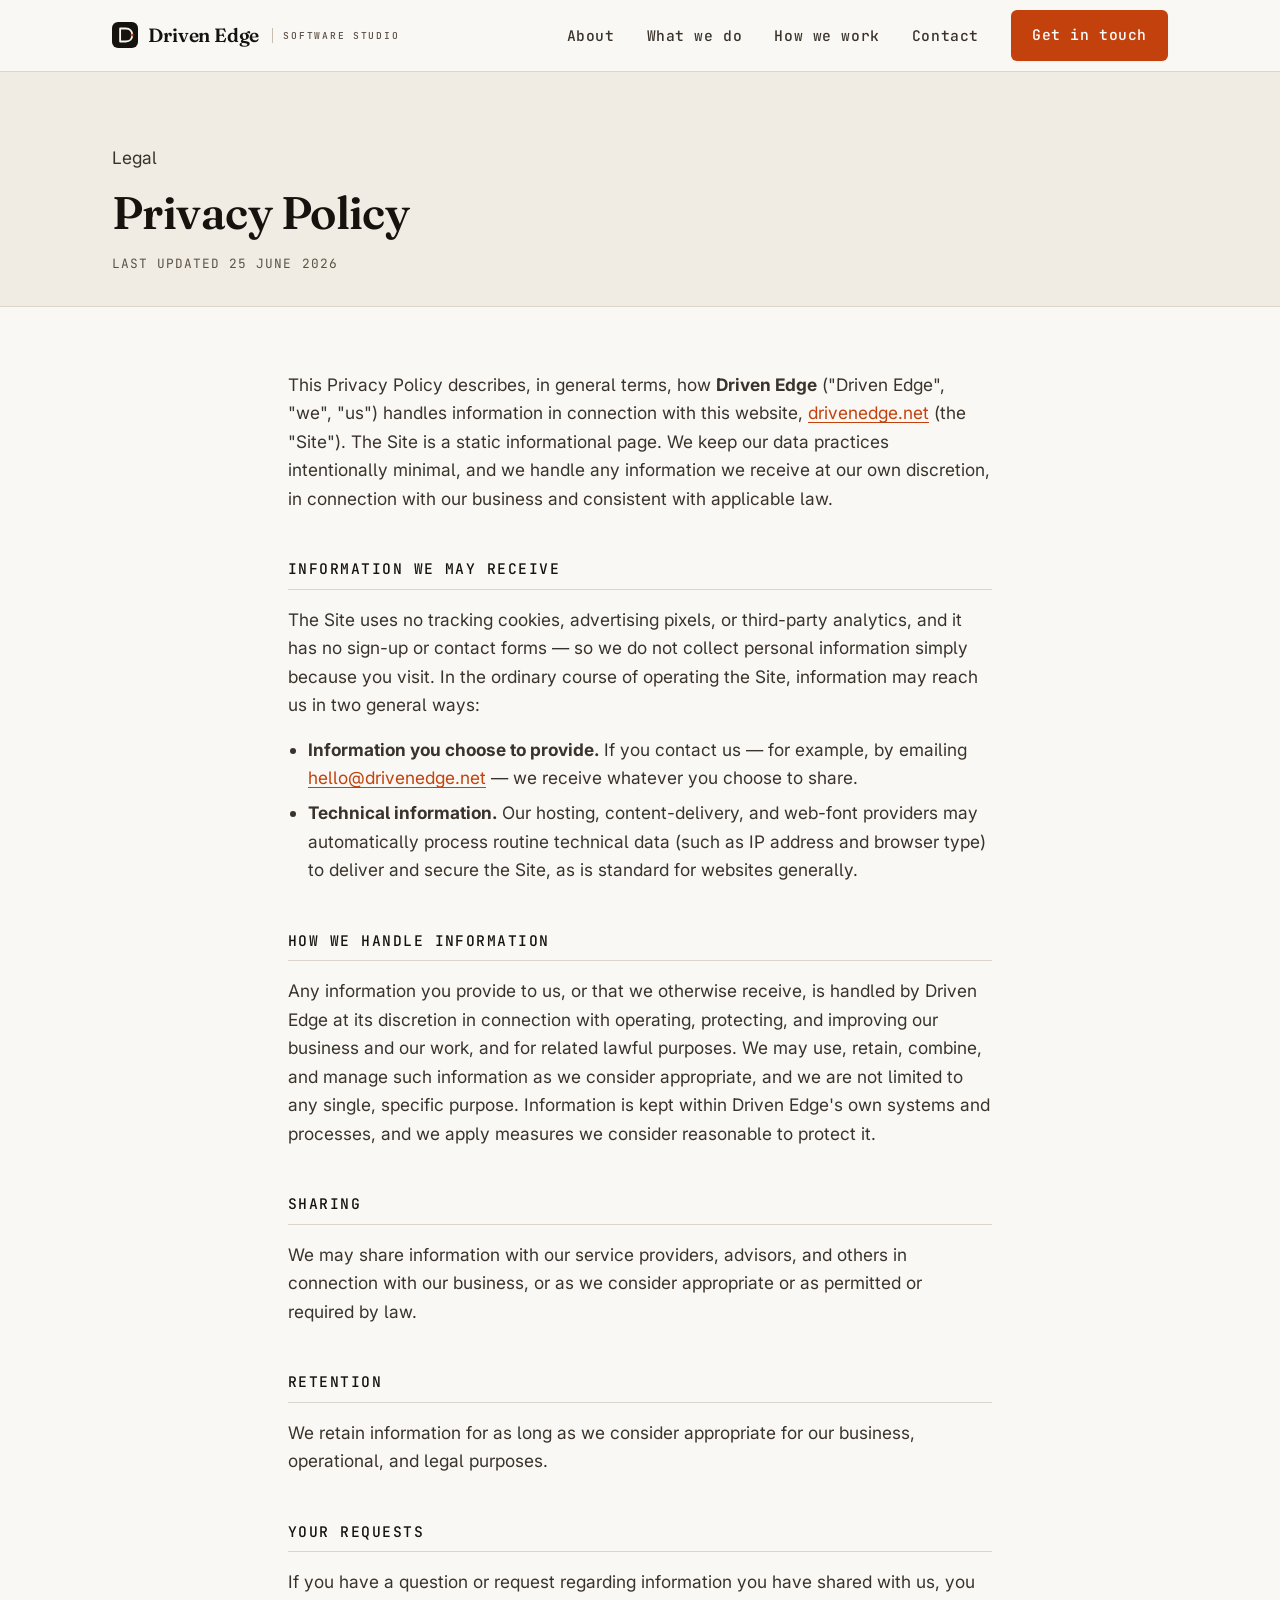
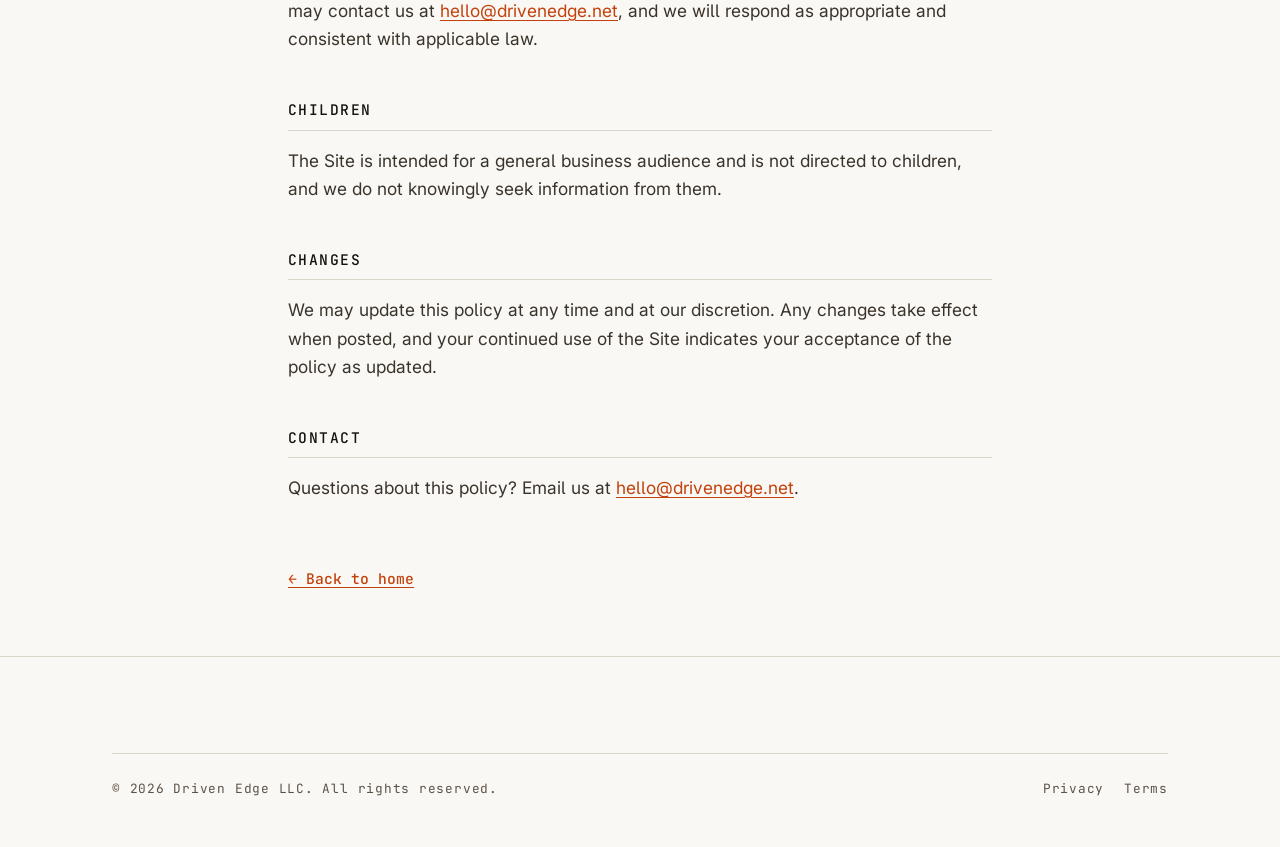
==== commit c13e4dc1: "Add two hand-built diagrams + make privacy policy general/broad Diagrams (pure HTML/CSS/SVG, on-pale" ====
--- a/site/privacy.html
+++ b/site/privacy.html
@@ -41,6 +41,7 @@
     <nav class="primary-nav" id="primary-nav" aria-label="Primary">
       <ul>
         <li><a href="index.html#about">About</a></li>
+          <li><a href="index.html#capabilities">What we do</a></li>
         <li><a href="index.html#principles">How we work</a></li>
         <li><a href="index.html#contact">Contact</a></li>
       </ul>
@@ -65,33 +66,32 @@
   <section class="legal-body">
     <div class="container">
       <div class="prose">
-        <p>This Privacy Policy explains how <strong>Driven Edge LLC</strong> ("Driven Edge", "we", "us") handles information in connection with this website, <a href="https://drivenedge.net/">drivenedge.net</a> (the "Site"). We keep things deliberately simple: this Site is a static informational page, and we collect as little as possible.</p>
+        <p>This Privacy Policy describes, in general terms, how <strong>Driven Edge</strong> ("Driven Edge", "we", "us") handles information in connection with this website, <a href="https://drivenedge.net/">drivenedge.net</a> (the "Site"). The Site is a static informational page. We keep our data practices intentionally minimal, and we handle any information we receive at our own discretion, in connection with our business and consistent with applicable law.</p>
 
-        <h2>Information we collect</h2>
-        <p>The Site does not use tracking cookies, advertising pixels, or third-party analytics, and it has no sign-up or contact forms. We do not collect personal information from you simply by visiting.</p>
+        <h2>Information we may receive</h2>
+        <p>The Site uses no tracking cookies, advertising pixels, or third-party analytics, and it has no sign-up or contact forms — so we do not collect personal information simply because you visit. In the ordinary course of operating the Site, information may reach us in two general ways:</p>
         <ul>
-          <li><strong>Email you send us.</strong> If you email <a href="mailto:hello@drivenedge.net">hello@drivenedge.net</a>, we receive the address and any details you choose to include, and we use them solely to read and respond to your message.</li>
-          <li><strong>Standard server logs.</strong> Our hosting and content-delivery providers may automatically record routine technical data (such as IP address, browser type, and the pages requested) to operate, secure, and troubleshoot the Site. This is standard for virtually all websites.</li>
-          <li><strong>Web fonts.</strong> The Site loads typefaces from Google Fonts, which may process your IP address to deliver the font files. See Google's privacy policy for details.</li>
+          <li><strong>Information you choose to provide.</strong> If you contact us — for example, by emailing <a href="mailto:hello@drivenedge.net">hello@drivenedge.net</a> — we receive whatever you choose to share.</li>
+          <li><strong>Technical information.</strong> Our hosting, content-delivery, and web-font providers may automatically process routine technical data (such as IP address and browser type) to deliver and secure the Site, as is standard for websites generally.</li>
         </ul>
 
-        <h2>How we use information</h2>
-        <p>We use the limited information above only to operate and protect the Site and to respond to messages you send us. We do not sell your personal information, and we do not use it for advertising.</p>
+        <h2>How we handle information</h2>
+        <p>Any information you provide to us, or that we otherwise receive, is handled by Driven Edge at its discretion in connection with operating, protecting, and improving our business and our work, and for related lawful purposes. We may use, retain, combine, and manage such information as we consider appropriate, and we are not limited to any single, specific purpose. Information is kept within Driven Edge's own systems and processes, and we apply measures we consider reasonable to protect it.</p>
 
         <h2>Sharing</h2>
-        <p>We share information only with service providers who help us run the Site (for example, our hosting and content-delivery providers), and only as needed for them to provide those services, or where required by law.</p>
+        <p>We may share information with our service providers, advisors, and others in connection with our business, or as we consider appropriate or as permitted or required by law.</p>
 
-        <h2>Data retention</h2>
-        <p>We retain email correspondence for as long as needed to address your inquiry and to keep reasonable business records, after which it is deleted.</p>
+        <h2>Retention</h2>
+        <p>We retain information for as long as we consider appropriate for our business, operational, and legal purposes.</p>
 
-        <h2>Your choices</h2>
-        <p>You may contact us at any time to ask what correspondence we hold about you, or to request that we delete it. Because the Site sets no cookies and runs no analytics, there is nothing to opt out of while browsing.</p>
+        <h2>Your requests</h2>
+        <p>If you have a question or request regarding information you have shared with us, you may contact us at <a href="mailto:hello@drivenedge.net">hello@drivenedge.net</a>, and we will respond as appropriate and consistent with applicable law.</p>
 
         <h2>Children</h2>
-        <p>The Site is intended for a general business audience and is not directed to children under 13, and we do not knowingly collect information from them.</p>
+        <p>The Site is intended for a general business audience and is not directed to children, and we do not knowingly seek information from them.</p>
 
         <h2>Changes</h2>
-        <p>We may update this policy from time to time. When we do, we will revise the "Last updated" date above.</p>
+        <p>We may update this policy at any time and at our discretion. Any changes take effect when posted, and your continued use of the Site indicates your acceptance of the policy as updated.</p>
 
         <h2>Contact</h2>
         <p>Questions about this policy? Email us at <a href="mailto:hello@drivenedge.net">hello@drivenedge.net</a>.</p>
--- a/site/assets/styles.css
+++ b/site/assets/styles.css
@@ -809,3 +809,142 @@
 }
 .cap h3{ font-size:var(--t-h3); margin-bottom:var(--s2); max-width:20ch; }
 .cap p{ color:var(--text-muted); font-size:var(--t-body); line-height:1.6; }
+
+/* =========================================================================
+   DIAGRAM 1 — LIFECYCLE FLOW  (Define → … → Evolve, with a "kept" loop)
+   Hand-built HTML/CSS; crisp, on-palette, real text, responsive.
+   ========================================================================= */
+.flow{ margin-top:var(--s6); }
+.flow__track{
+  display:flex;
+  border:1px solid var(--rule);
+  border-radius:var(--r-sm) var(--r-sm) 0 0;
+  background:var(--surface);
+}
+.flow__stage{
+  flex:1 1 0; min-width:0;
+  padding:var(--s5) var(--s4);
+  border-right:1px solid var(--rule);
+  position:relative;
+}
+.flow__stage:last-child{ border-right:0; }
+.flow__stage .n{
+  display:block;
+  font-family:"JetBrains Mono", ui-monospace, Menlo, monospace;
+  font-size:var(--t-eyebrow); letter-spacing:0.14em; color:var(--primary);
+  margin-bottom:var(--s3);
+}
+.flow__stage h3{ font-size:1.05rem; line-height:1.15; margin-bottom:0.35rem; }
+.flow__stage p{ font-size:var(--t-small); color:var(--text-muted); line-height:1.45; }
+/* amber chevron connector sitting on each divider */
+.flow__stage:not(:last-child)::after{
+  content:""; position:absolute; top:50%; right:-7px; z-index:2;
+  width:11px; height:11px; transform:translateY(-50%) rotate(45deg);
+  border-top:1.5px solid var(--amber); border-right:1.5px solid var(--amber);
+  background:var(--surface);
+}
+.flow__loop{
+  display:flex; align-items:center; gap:var(--s3);
+  padding:var(--s3) var(--s4);
+  border:1px solid var(--rule); border-top:0;
+  border-radius:0 0 var(--r-sm) var(--r-sm);
+  background:var(--amber-wash);
+}
+.flow__loop .ico{ flex:0 0 auto; color:var(--primary); font-size:1.05rem; line-height:1; }
+.flow__loop p{
+  margin:0; font-family:"JetBrains Mono", ui-monospace, Menlo, monospace;
+  font-size:var(--t-small); letter-spacing:0.01em; color:var(--text); line-height:1.4;
+}
+.flow__loop strong{ color:var(--primary); font-weight:600; }
+
+@media (max-width:760px){
+  .flow__track{ flex-direction:column; }
+  .flow__stage{ border-right:0; border-bottom:1px solid var(--rule); padding:var(--s4) var(--s5); }
+  .flow__stage:last-child{ border-bottom:0; }
+  .flow__stage:not(:last-child)::after{
+    top:auto; bottom:-7px; right:auto; left:var(--s5);
+    transform:rotate(135deg);
+  }
+}
+
+/* sub-label that separates the flow diagram from the principles grid */
+.flow-label{
+  display:flex; align-items:baseline; gap:var(--s3);
+  margin:var(--s7) 0 var(--s4);
+  padding-bottom:var(--s3);
+  border-bottom:1px solid var(--rule);
+  font-family:"JetBrains Mono", ui-monospace, Menlo, monospace;
+  font-size:var(--t-small); letter-spacing:0.04em; color:var(--text-muted);
+}
+.flow-label .n{ letter-spacing:0.2em; text-transform:uppercase; color:var(--primary); }
+
+/* =========================================================================
+   DIAGRAM 2 — SYSTEM ANATOMY  (layers + spanning Reliability & Security rail
+   + Stewardship baseline). Maps the capabilities to a real system.
+   ========================================================================= */
+.stack{
+  margin-top:var(--s6);
+  display:grid;
+  grid-template-columns:minmax(0,1fr) 8rem;
+  border:1px solid var(--rule);
+  border-radius:var(--r-sm) var(--r-sm) 0 0;
+  overflow:hidden;
+  background:var(--surface);
+}
+.stack__main{ display:flex; flex-direction:column; min-width:0; }
+.layer{
+  display:flex; align-items:baseline; gap:var(--s4);
+  padding:var(--s4) var(--s5);
+  border-bottom:1px solid var(--rule);
+}
+.layer:last-child{ border-bottom:0; }
+.layer .n{
+  flex:0 0 auto;
+  font-family:"JetBrains Mono", ui-monospace, Menlo, monospace;
+  font-size:var(--t-eyebrow); letter-spacing:0.12em; color:var(--primary);
+}
+.layer__name{
+  flex:0 0 9rem;
+  font-family:"Fraunces", Georgia, serif; font-weight:600; font-size:1.08rem;
+  color:var(--text-strong); line-height:1.15;
+}
+.layer__desc{ font-size:var(--t-small); color:var(--text-muted); line-height:1.45; }
+.stack__rail{
+  grid-column:2; grid-row:1 / -1;
+  border-left:1px solid var(--rule);
+  background:var(--amber-wash);
+  display:flex; align-items:center; justify-content:center;
+  padding:var(--s4) var(--s2);
+  writing-mode:vertical-rl; transform:rotate(180deg);
+  text-align:center;
+}
+.stack__rail .rl{
+  font-family:"JetBrains Mono", ui-monospace, Menlo, monospace;
+  font-size:var(--t-eyebrow); letter-spacing:0.2em; text-transform:uppercase;
+  color:var(--primary);
+}
+.stack__base{
+  display:flex; align-items:center; gap:var(--s3);
+  padding:var(--s3) var(--s5);
+  border:1px solid var(--rule); border-top:0;
+  border-radius:0 0 var(--r-sm) var(--r-sm);
+  background:var(--bg-sunken);
+}
+.stack__base .n{
+  font-family:"JetBrains Mono", ui-monospace, Menlo, monospace;
+  font-size:var(--t-eyebrow); letter-spacing:0.14em; color:var(--primary); flex:0 0 auto;
+}
+.stack__base p{ margin:0; font-family:"JetBrains Mono", ui-monospace, Menlo, monospace; font-size:var(--t-small); color:var(--text); }
+.stack__base strong{ color:var(--text-strong); font-weight:600; }
+
+@media (max-width:760px){
+  .stack{ grid-template-columns:1fr; }
+  .layer{ flex-direction:column; gap:0.35rem; align-items:flex-start; }
+  .layer__name{ flex:none; }
+  .stack__rail{
+    grid-column:1; grid-row:auto; order:-1;
+    writing-mode:horizontal-tb; transform:none;
+    border-left:0; border-bottom:1px solid var(--rule);
+    justify-content:flex-start; padding:var(--s3) var(--s5);
+  }
+}
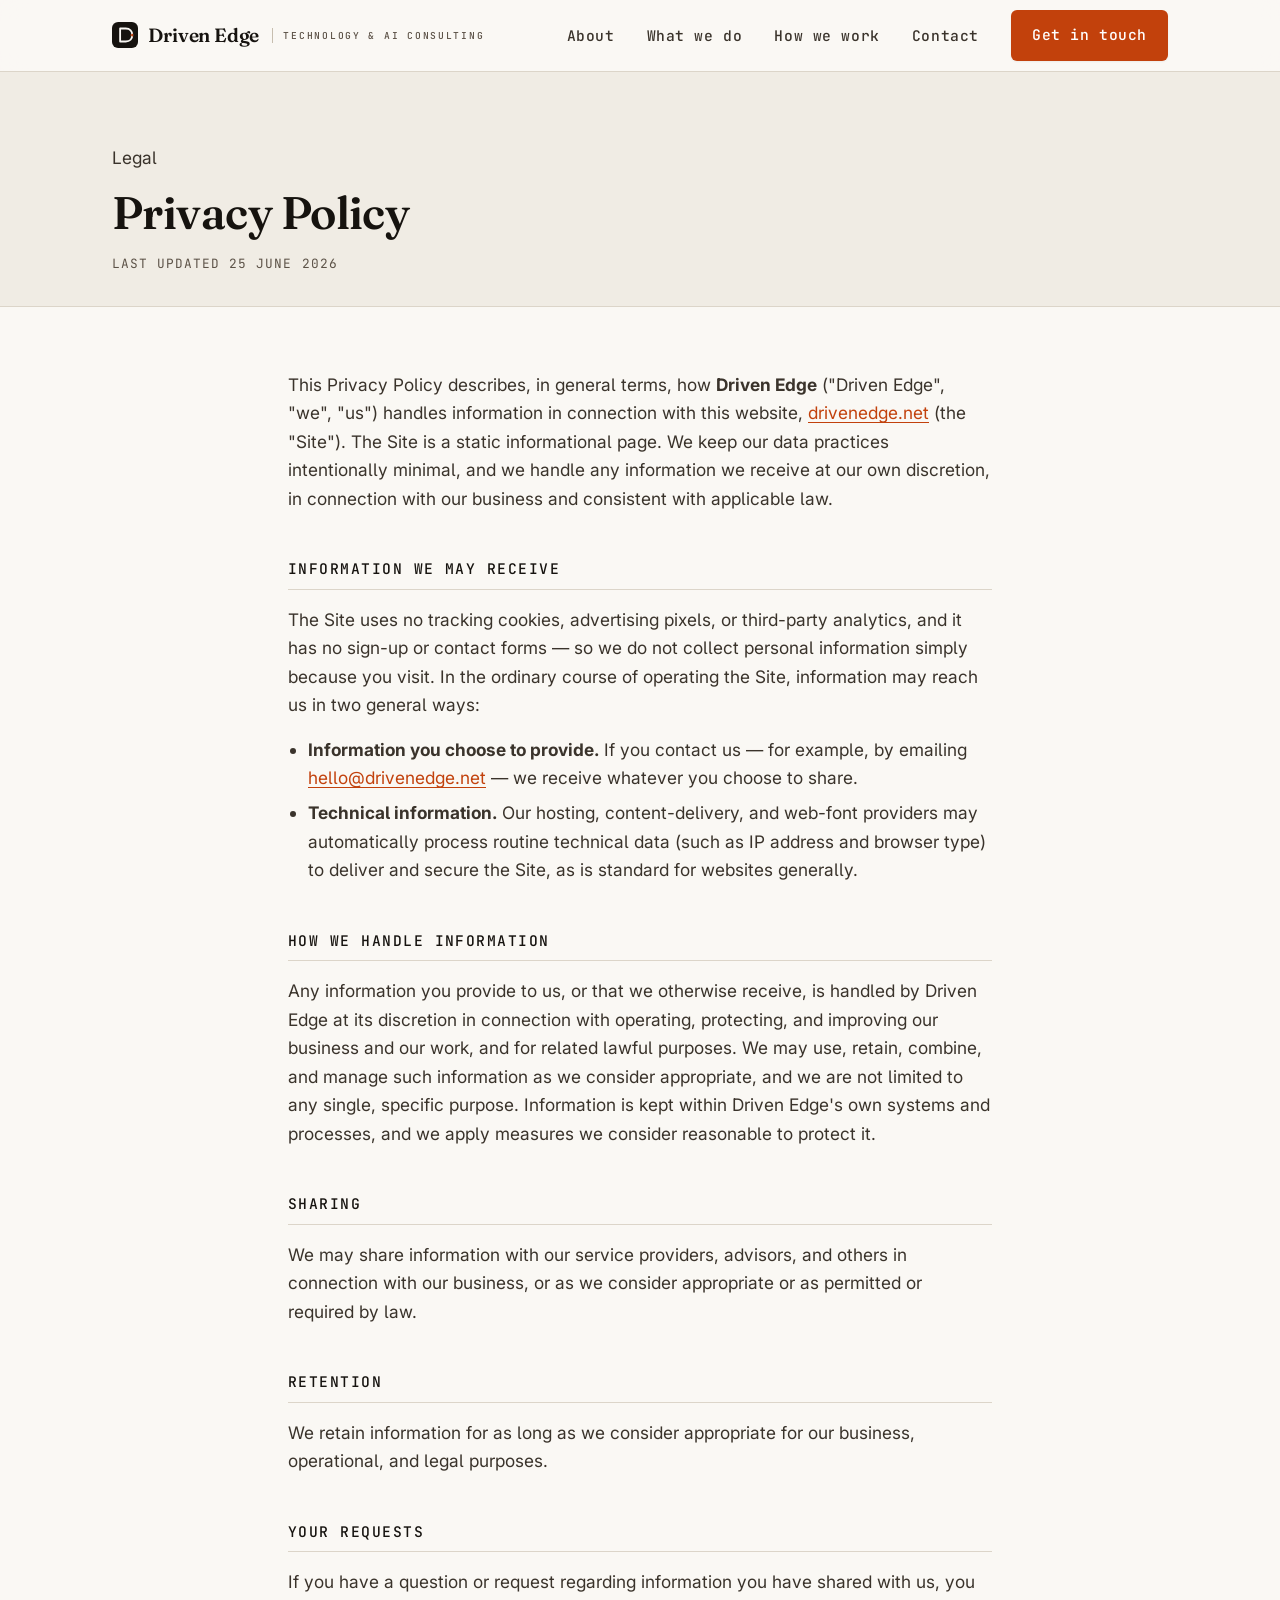
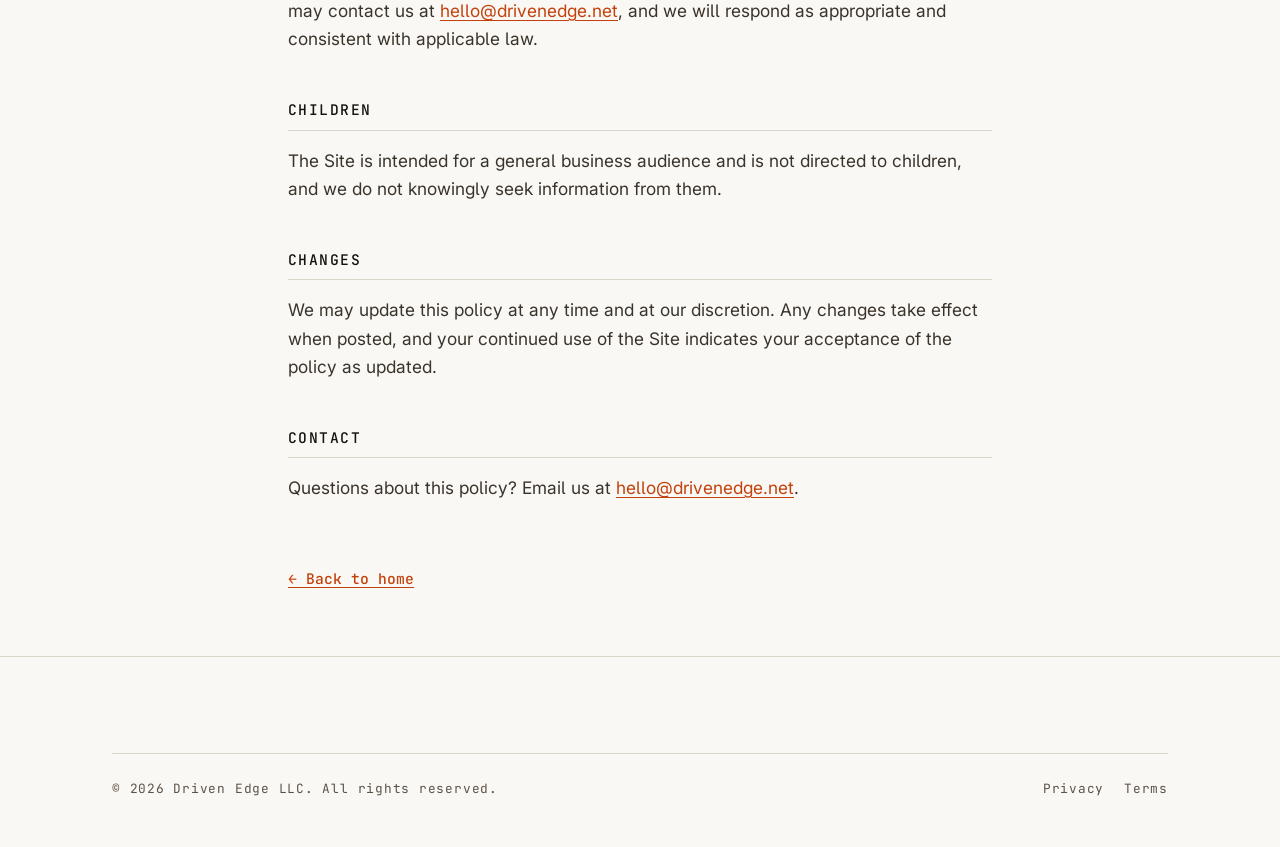
==== commit 646710ea: "Reposition as technology & AI consulting; lead with AI Per owner: drop "studio"/"software studio"/"s" ====
--- a/site/privacy.html
+++ b/site/privacy.html
@@ -36,7 +36,7 @@
         <path d="M44 32 L52 28 L52 36 Z" fill="#C2410C"/>
       </svg>
       <span>Driven Edge</span>
-      <span class="brand__tag" aria-hidden="true">Software Studio</span>
+      <span class="brand__tag" aria-hidden="true">Technology &amp; AI Consulting</span>
     </a>
     <nav class="primary-nav" id="primary-nav" aria-label="Primary">
       <ul>
--- a/site/assets/styles.css
+++ b/site/assets/styles.css
@@ -787,13 +787,15 @@
 }
 .cap-grid{
   display:grid;
-  grid-template-columns:repeat(auto-fill, minmax(min(100%, 18rem), 1fr));
+  grid-template-columns:repeat(3, minmax(0,1fr));
   gap:1px;
   background:var(--rule);
   border:1px solid var(--rule);
   border-radius:var(--r-sm);
   overflow:hidden;
 }
+@media (max-width:900px){ .cap-grid{ grid-template-columns:repeat(2, minmax(0,1fr)); } }
+@media (max-width:560px){ .cap-grid{ grid-template-columns:1fr; } }
 .cap{
   background:var(--surface);
   padding:var(--s5);
